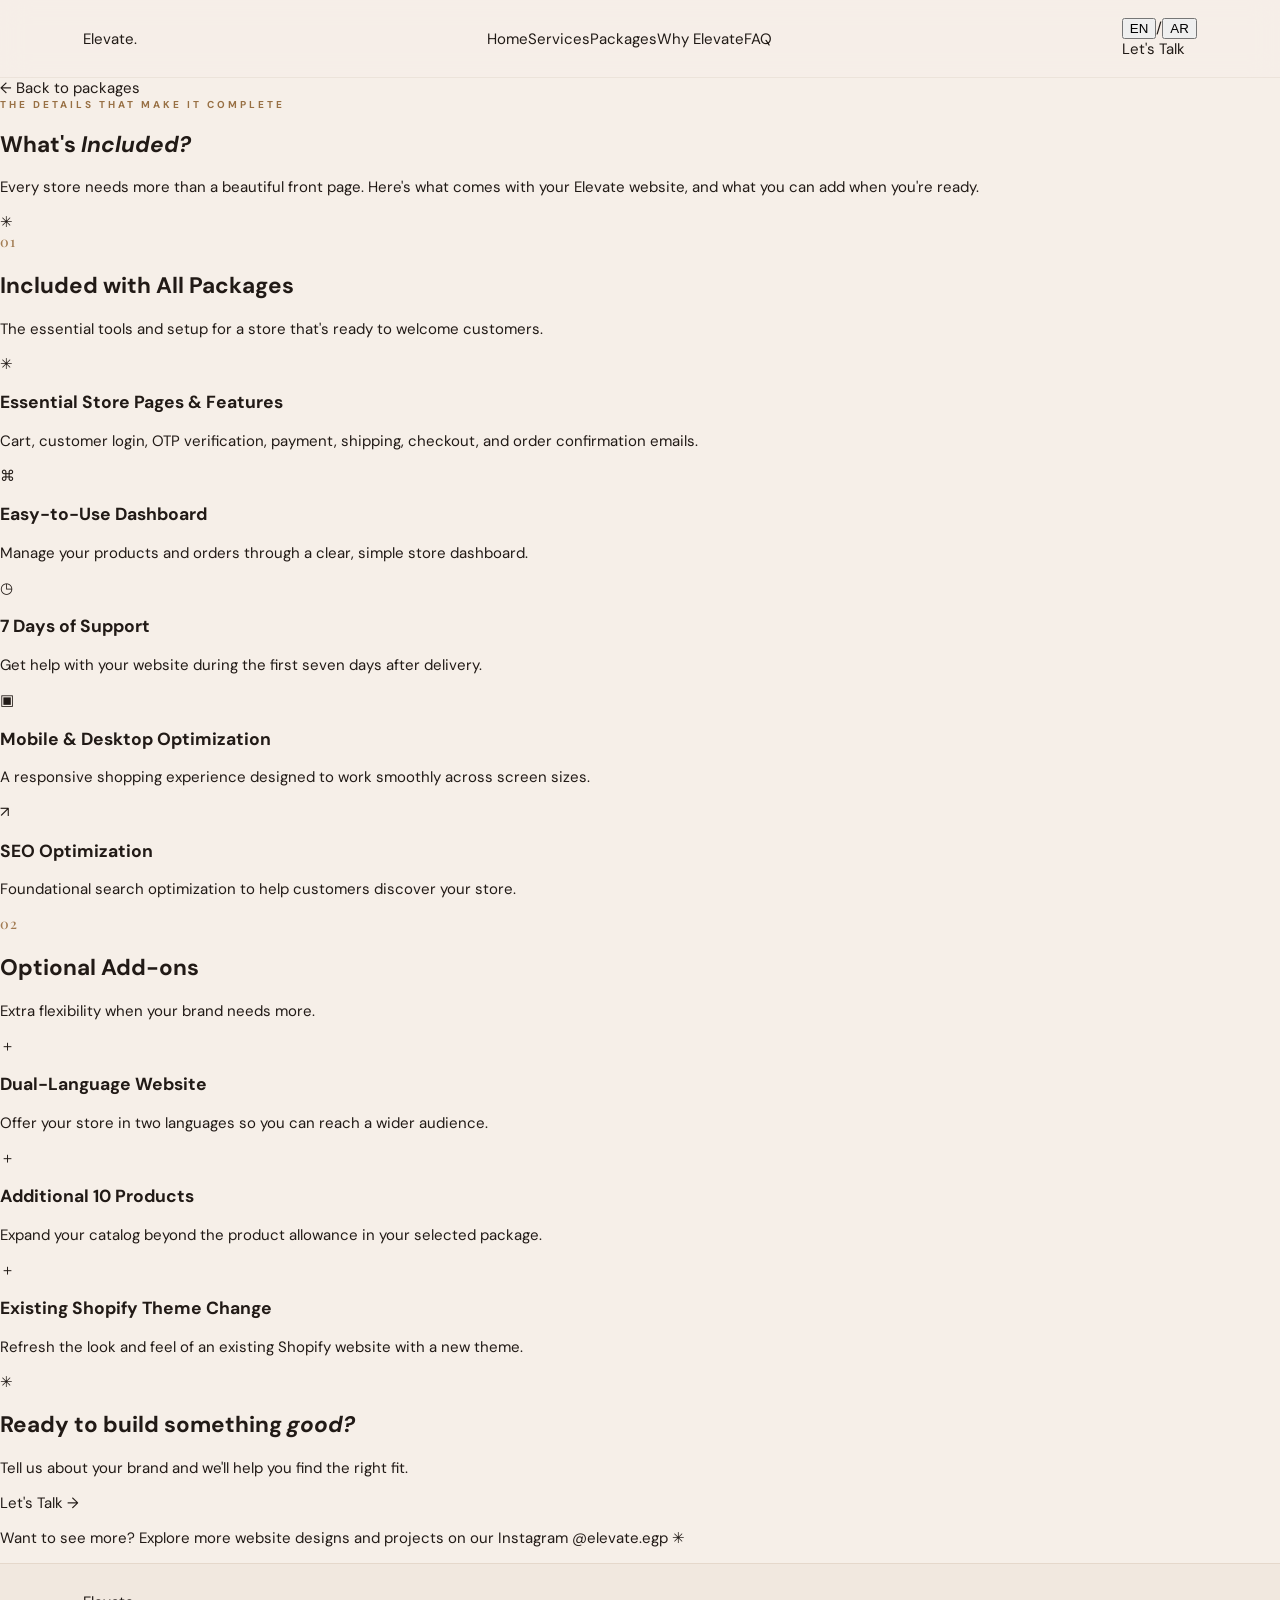
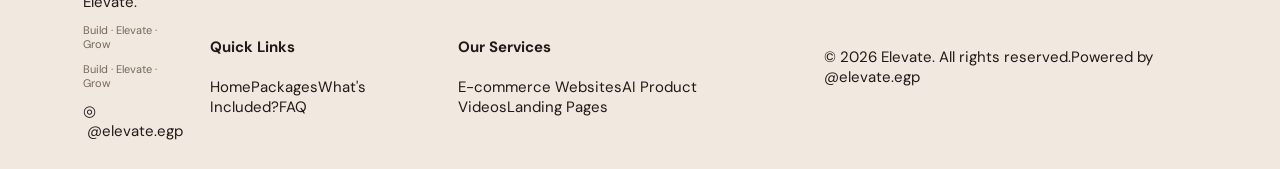
==== included.html @ 76f22a7d "Update and rename package-details.html to included.html" ====
<!doctype html>
<html lang="en" dir="ltr">
<head>
  <meta charset="utf-8"><meta name="viewport" content="width=device-width, initial-scale=1">
  <meta name="description" content="Discover what's included with every Elevate website package and optional add-ons.">
  <meta name="theme-color" content="#f5e9df">
  <title>What's Included? — Elevate</title>
  <link rel="preconnect" href="https://fonts.googleapis.com"><link rel="preconnect" href="https://fonts.gstatic.com" crossorigin>
  <link href="https://fonts.googleapis.com/css2?family=DM+Sans:wght@400;500;600;700&family=Playfair+Display:ital,wght@0,500;0,600;1,500;1,600&family=Cairo:wght@400;500;600;700;800&display=swap" rel="stylesheet">
  <link rel="stylesheet" href="styles.css">
</head>
<body class="included-page">
  <header class="site-header">
    <a class="wordmark" href="index.html">Elevate<span>.</span></a>
    <nav class="desktop-nav"><a href="index.html#home" data-i18n="navHome">Home</a><a href="index.html#services" data-i18n="navServices">Services</a><a href="index.html#packages" data-i18n="navPackages">Packages</a><a href="index.html#difference" data-i18n="navDifference">Why Elevate</a><a href="index.html#faq" data-i18n="navFaq">FAQ</a></nav>
    <div class="header-actions"><div class="language-switch"><button class="lang-btn selected" data-lang="en" aria-pressed="true">EN</button><span>/</span><button class="lang-btn" data-lang="ar" aria-pressed="false">AR</button></div><a class="button button-dark header-cta contact-link" href="https://www.instagram.com/elevate.egp/" target="_blank" rel="noopener" data-i18n="letsTalk">Let's Talk</a><button class="menu-toggle" aria-label="Open menu" aria-expanded="false"><span></span><span></span></button></div>
  </header>
  <main>
    <section class="included-hero panel">
      <a class="back-link" href="index.html#packages">← <span data-i18n="backPackages">Back to packages</span></a>
      <p class="eyebrow" data-i18n="includedEyebrow">THE DETAILS THAT MAKE IT COMPLETE</p>
      <div class="included-title-wrap"><h1 data-i18n-html="includedTitle">What's <em>Included?</em></h1><span class="scribble included-underline" aria-hidden="true"></span></div>
      <p class="included-lead" data-i18n="includedLead">Every store needs more than a beautiful front page. Here's what comes with your Elevate website, and what you can add when you're ready.</p>
      <span class="doodle-star included-star" aria-hidden="true">✳</span>
    </section>
    <section class="included-content">
      <div class="included-block">
        <div class="included-block-heading"><span class="number">01</span><div><h2 data-i18n="allPackages">Included with All Packages</h2><p data-i18n="allPackagesDesc">The essential tools and setup for a store that's ready to welcome customers.</p></div></div>
        <div class="included-grid">
          <article class="included-item"><span class="item-icon">✳</span><h3 data-i18n="storeEssentials">Essential Store Pages &amp; Features</h3><p data-i18n="storeEssentialsDesc">Cart, customer login, OTP verification, payment, shipping, checkout, and order confirmation emails.</p></article>
          <article class="included-item"><span class="item-icon">⌘</span><h3 data-i18n="dashboard">Easy-to-Use Dashboard</h3><p data-i18n="dashboardDesc">Manage your products and orders through a clear, simple store dashboard.</p></article>
          <article class="included-item"><span class="item-icon">◷</span><h3 data-i18n="support">7 Days of Support</h3><p data-i18n="supportDesc">Get help with your website during the first seven days after delivery.</p></article>
          <article class="included-item"><span class="item-icon">▣</span><h3 data-i18n="responsive">Mobile &amp; Desktop Optimization</h3><p data-i18n="responsiveDesc">A responsive shopping experience designed to work smoothly across screen sizes.</p></article>
          <article class="included-item"><span class="item-icon">↗</span><h3 data-i18n="seo">SEO Optimization</h3><p data-i18n="seoDesc">Foundational search optimization to help customers discover your store.</p></article>
        </div>
      </div>
      <div class="included-block addons-block">
        <div class="included-block-heading"><span class="number">02</span><div><h2 data-i18n="optionalAddons">Optional Add-ons</h2><p data-i18n="optionalAddonsDesc">Extra flexibility when your brand needs more.</p></div></div>
        <div class="addon-list">
          <article><span class="addon-mark">＋</span><div><h3 data-i18n="dualLanguage">Dual-Language Website</h3><p data-i18n="dualLanguageDesc">Offer your store in two languages so you can reach a wider audience.</p></div></article>
          <article><span class="addon-mark">＋</span><div><h3 data-i18n="extraProducts">Additional 10 Products</h3><p data-i18n="extraProductsDesc">Expand your catalog beyond the product allowance in your selected package.</p></div></article>
          <article><span class="addon-mark">＋</span><div><h3 data-i18n="shopifyTheme">Existing Shopify Theme Change</h3><p data-i18n="shopifyThemeDesc">Refresh the look and feel of an existing Shopify website with a new theme.</p></div></article>
        </div>
      </div>
      <div class="included-cta">
        <span class="doodle-star cta-spark">✳</span><h2 data-i18n-html="readyTitle">Ready to build something <em>good?</em></h2><p data-i18n="readyDesc">Tell us about your brand and we'll help you find the right fit.</p><a class="button button-dark contact-link" href="https://www.instagram.com/elevate.egp/" target="_blank" rel="noopener" data-i18n="letsTalk">Let's Talk <span>→</span></a>
      </div>
      <p class="more-work included-more"><span data-i18n="moreWork">Want to see more? Explore more website designs and projects on our Instagram</span> <a href="https://www.instagram.com/elevate.egp/" target="_blank" rel="noopener">@elevate.egp</a> <span class="tiny-spark">✳</span></p>
    </section>
  </main>
  <footer class="site-footer compact-footer">
    <div class="footer-brand"><a class="footer-logo" href="index.html">Elevate.</a><p data-i18n="footerTagline">We create. You elevate.</p><p class="footer-about" data-i18n="footerAbout">Digital design and e-commerce solutions that help brands grow.</p><a class="instagram-handle" href="https://www.instagram.com/elevate.egp/" target="_blank" rel="noopener">◎ &nbsp;@elevate.egp</a></div>
    <div class="footer-links"><h4 data-i18n="quickLinks">Quick Links</h4><a href="index.html#home" data-i18n="navHome">Home</a><a href="index.html#packages" data-i18n="navPackages">Packages</a><a href="included.html" data-i18n="whatsIncluded">What's Included?</a><a href="index.html#faq" data-i18n="navFaq">FAQ</a></div>
    <div class="footer-links"><h4 data-i18n="ourServices">Our Services</h4><a href="index.html#packages" data-i18n-html="serviceOne">E-commerce Websites</a><a class="contact-link" href="https://www.instagram.com/elevate.egp/" target="_blank" rel="noopener" data-i18n-html="serviceTwo">AI Product Videos</a><a class="contact-link" href="https://www.instagram.com/elevate.egp/" target="_blank" rel="noopener" data-i18n="serviceThree">Landing Pages</a></div>
    <div class="footer-bottom"><span>© <span id="year"></span> Elevate. <span data-i18n="rights">All rights reserved.</span></span><span data-i18n-html="powered">Powered by <a href="https://www.instagram.com/elevate.egp/" target="_blank" rel="noopener">@elevate.egp</a></span></div>
  </footer>
  <script src="script.js"></script>
</body></html>
---- styles.css ----
*{box-sizing:border-box}
html{scroll-behavior:smooth;scroll-padding-top:88px}
body{margin:0;background:#f6efe8;color:#211a16;font-family:"DM Sans",sans-serif;font-size:15px}
a{color:inherit;text-decoration:none}
.site-header{height:78px;padding:0 6.5%;display:flex;align-items:center;justify-content:space-between;background:rgba(246,239,232,.94);position:sticky;top:0;z-index:20;backdrop-filter:blur(14px);border-bottom:1px solid rgba(117,83,55,.08)}
.brand{font:500 27px "Playfair Display",serif;letter-spacing:-1.1px;white-space:nowrap}
.brand-star{color:#a98258;font-size:31px;margin-right:9px;vertical-align:-2px}
.nav-links{display:flex;align-items:center;gap:34px;font-size:12px}
.nav-links>a:not(.nav-contact){transition:color .2s}
.nav-links>a:hover{color:#a77b4e}
.chevron{font-size:16px}
.nav-contact,.dark-button{background:#211a16;color:#fff;border-radius:30px;padding:13px 22px;font-size:12px;display:inline-flex;align-items:center;gap:18px;transition:transform .2s,background .2s}
.nav-contact:hover,.dark-button:hover{background:#755538;transform:translateY(-2px)}
.nav-contact span,.dark-button span,.package-button span{font-size:20px;line-height:10px}
.menu-toggle{display:none}

.hero{min-height:490px;display:grid;grid-template-columns:.88fr 1.12fr;align-items:center;padding:52px 0 45px 7.2%;overflow:hidden;background:linear-gradient(105deg,#f2e7dc 0%,#f8f1e9 48%,#e9d9ca 100%)}
.hero-copy{max-width:510px;position:relative;z-index:2;padding-bottom:18px}
.eyebrow{font-size:10px;letter-spacing:3px;font-weight:700;color:#987044;margin:0 0 18px}
.eyebrow>span{display:inline-block;width:26px;height:1px;background:#b38b60;vertical-align:middle;margin-right:10px}
.hero h1,.section-heading h2,.service-copy h2,.closing h2{font:500 clamp(38px,4.2vw,58px)/1.08 "Playfair Display",serif;letter-spacing:-1.7px;margin:0}
.hero-description{font-size:15px;line-height:1.75;max-width:390px;margin:18px 0 23px;color:#4c4038}
.hero-visual{height:380px;position:relative;min-width:0}
.arch{position:absolute;width:340px;height:350px;border-radius:190px 190px 0 0;background:linear-gradient(145deg,#d5c0ad,#b69b81);right:19%;top:2px;opacity:.7}
.hero-laptop{position:absolute;z-index:2;left:2%;top:65px;width:72%;transform:perspective(900px) rotateY(-7deg)}
.laptop-screen{height:250px;background:#171411;border:8px solid #171411;border-radius:13px 13px 4px 4px;overflow:hidden;box-shadow:0 18px 30px #4b392b38}
.browser-bar{height:24px;background:#f8f4ef;display:flex;justify-content:space-between;align-items:center;padding:0 10px;font-size:7px;color:#55473c}
.store-preview{height:100%;display:grid;grid-template-columns:1fr 1fr;background:#f1e8df}
.store-preview>div{padding:32px 12px}
.store-preview small{font-size:6px;letter-spacing:1.5px;color:#9b7857}
.store-preview h2{font:500 26px/1.05 "Playfair Display",serif;margin:13px 0}
.store-preview p{font-size:7px}
.store-preview img{width:100%;height:100%;object-fit:cover;object-position:center 30%}
.mini-button{display:inline-block;background:#211a16;color:white;padding:7px 12px;border-radius:2px;font-size:7px}
.laptop-base{height:12px;background:linear-gradient(#b9b3ad,#6f6b68);clip-path:polygon(0 0,100% 0,95% 100%,5% 100%);border-radius:0 0 8px 8px}
.hero-phone{position:absolute;z-index:3;right:12%;top:142px;width:112px;height:220px;border:5px solid #171411;border-radius:20px;background:#171411;overflow:hidden;box-shadow:0 12px 22px #3d2b1f55}
.hero-phone img{width:100%;height:100%;object-fit:cover}
.phone-camera{position:absolute;z-index:2;top:3px;left:34px;width:35px;height:8px;background:#171411;border-radius:8px}
.phone-caption{position:absolute;bottom:13px;left:9px;color:white;font:16px/1 "Playfair Display",serif;text-shadow:0 1px 8px #000}
.phone-caption span{display:block;font:7px "DM Sans";margin-top:9px}
.vase{position:absolute;right:2%;bottom:20px;width:62px;height:105px;background:linear-gradient(90deg,#b9a18b,#e2d0bd,#9d8065);border-radius:42% 42% 20% 20%/24% 24% 12% 12%;opacity:.75}
.vase:before{content:"";position:absolute;top:-14px;left:20px;width:22px;height:24px;background:#b9a18b;border-radius:5px 5px 2px 2px}
.vase i,.vase b{position:absolute;width:1px;height:105px;background:#85735e;top:-95px;left:28px;transform:rotate(-18deg)}
.vase b{transform:rotate(22deg);height:115px;left:36px}

.section-pad{padding:65px 5.5%}
.section-heading{text-align:center;margin:0 auto 30px}
.centered{display:flex;justify-content:center;align-items:center;gap:13px;margin-bottom:13px}
.centered span{width:70px;margin:0}
.section-heading h2{font-size:34px;letter-spacing:-.8px}
.package-grid{display:grid;grid-template-columns:repeat(3,1fr);gap:20px;max-width:1280px;margin:auto}
.package-card{position:relative;background:rgba(255,252,248,.58);border:1px solid #e5d8cb;border-radius:17px;padding:25px 25px 19px;min-height:338px;display:flex;flex-direction:column;box-shadow:0 5px 18px #72553a08}
.package-card.featured{border:1.5px solid #bd966e;box-shadow:0 6px 18px #7b56331b}
.popular{position:absolute;top:-14px;left:50%;transform:translateX(-50%);background:#8b6845;color:white;border-radius:20px;padding:7px 17px;font-size:11px;white-space:nowrap;box-shadow:0 3px 9px #5b402c30}
.package-top{display:flex;justify-content:space-between;gap:10px;min-height:75px}
.package-top h3{font:500 24px "Playfair Display",serif;margin:2px 0 7px}
.package-top p{font-size:12px;line-height:1.5;margin:0;max-width:230px}
.line-icon{font-size:39px;color:#b18a60;font-family:serif;line-height:1}
.check-list{list-style:none;padding:16px 0 12px;margin:15px 0 16px;border-top:1px solid #e4d5c7;display:grid;gap:11px;font-size:11.5px;line-height:1.45}
.check-list li{position:relative;padding-left:22px}
.check-list li:before{content:"✓";position:absolute;left:0;top:0;color:#88643e;font-size:15px;font-weight:700}
.package-button{margin-top:auto;background:#ddc2a3;border-radius:30px;text-align:center;padding:11px 16px;font-size:12px;display:flex;justify-content:center;align-items:center;gap:15px;transition:background .2s}
.package-button:hover{background:#c9a47e}

.services{display:grid;grid-template-columns:1fr 1fr;gap:18px;padding-top:0}
.service-feature{background:#eee2d7;border-radius:17px;overflow:hidden;display:grid;grid-template-columns:1fr 1fr;min-height:265px}
.service-image{position:relative;min-height:265px;overflow:hidden}
.service-image img{width:100%;height:100%;position:absolute;inset:0;object-fit:cover}
.ai-image img{object-position:center}
.landing-image img{object-position:center}
.image-tag{position:absolute;left:15px;top:15px;background:#f7eee5dc;padding:7px 10px;border-radius:20px;font-size:8px;letter-spacing:1.5px}
.service-copy{padding:30px 22px;align-self:center}
.service-copy .eyebrow{font-size:8px;letter-spacing:1.6px;margin-bottom:12px}
.service-copy h2{font-size:30px}
.service-copy>p:not(.eyebrow){font-size:12px;line-height:1.6;color:#54483f}
.duration{display:inline-block;background:#ddc4a7;border-radius:20px;padding:7px 11px;font-size:10px;margin:4px 0}
.check-list.compact{border:0;padding:4px 0;margin:7px 0 0;gap:8px;font-size:10px}

.why{padding-top:45px}
.section-intro{font-size:13px;color:#76675b;margin:13px auto 0;max-width:500px;line-height:1.6}
.benefit-grid{display:grid;grid-template-columns:repeat(4,1fr);gap:28px;max-width:1200px;margin:45px auto 0}
.benefit{border-top:1px solid #cbb49c;padding-top:18px}
.number{font:500 14px "Playfair Display",serif;color:#a27b52;letter-spacing:1px}
.benefit h3,.process-step h3{font:500 22px "Playfair Display",serif;margin:14px 0 9px}
.benefit p,.process-step p{font-size:12px;line-height:1.7;color:#6c5e52;margin:0}

.process{background:#efe5db;padding-top:65px;padding-bottom:72px}
.process-grid{display:grid;grid-template-columns:repeat(4,1fr);gap:25px;max-width:1200px;margin:42px auto 0}
.process-step{padding:20px 18px 10px;border-left:1px solid #cbb49c}
.process-step h3{margin-top:14px}

.closing{position:relative;text-align:center;padding:60px 20px 65px;overflow:hidden;background:#f7f0e9}
.closing h2{font-size:34px;margin:0 0 22px}
.closing .eyebrow{margin-bottom:13px}
.closing-ornament{position:absolute;width:190px;height:100px;border:1px solid #b58d62;border-radius:100% 100% 0 0;bottom:-62px}
.closing-ornament.left{left:-55px;transform:rotate(20deg)}
.closing-ornament.right{right:-55px;transform:rotate(-20deg)}
footer{padding:28px 6.5%;display:flex;align-items:center;gap:25px;border-top:1px solid #e5d8cb;background:#f1e8df}
footer .brand{font-size:22px}
footer .brand-star{font-size:24px}
footer p,footer>a:not(.brand){font-size:11px;color:#76675b}
footer small{margin-left:auto;font-size:10px;color:#88796d}

@media(max-width:900px){
.site-header{padding:0 5%;height:70px}
.nav-links{gap:18px}
.hero{padding-left:5%;grid-template-columns:.95fr 1.05fr}
.hero-visual{transform:scale(.9);transform-origin:center left}
.package-card{padding:22px 18px 17px}
.package-top h3{font-size:21px}
.services{padding-left:4%;padding-right:4%}
.service-feature{grid-template-columns:1fr}
.service-image{min-height:180px}
.service-copy{padding:22px}
.benefit-grid,.process-grid{gap:18px}
}

@media(max-width:680px){
html{scroll-padding-top:72px}
.site-header{height:68px}
.brand{font-size:24px}
.brand-star{font-size:27px}
.menu-toggle{display:flex;width:40px;height:40px;border:0;background:transparent;flex-direction:column;justify-content:center;gap:6px;align-items:center;cursor:pointer}
.menu-toggle span{width:22px;height:1.5px;background:#211a16;transition:transform .2s}
.menu-toggle[aria-expanded="true"] span:first-child{transform:translateY(3.75px) rotate(45deg)}
.menu-toggle[aria-expanded="true"] span:last-child{transform:translateY(-3.75px) rotate(-45deg)}
.nav-links{display:none;position:absolute;top:68px;left:0;right:0;background:#f7f0e9;padding:20px 6% 25px;box-shadow:0 12px 20px #39271912;flex-direction:column;align-items:stretch;gap:0}
.nav-links.open{display:flex}
.nav-links>a{padding:13px 0;border-bottom:1px solid #e9ddd1}
.nav-links .nav-contact{justify-content:center;margin-top:14px;padding:13px}
.hero{display:flex;flex-direction:column;align-items:stretch;padding:48px 7% 0;min-height:0}
.hero-copy{padding:0}
.hero h1{font-size:43px}
.hero-description{font-size:14px;max-width:390px}
.hero-visual{height:300px;width:115%;margin:15px -7% 0;transform:none;overflow:hidden}
.arch{width:260px;height:270px;right:16%;top:12px}
.hero-laptop{width:76%;left:4%;top:66px}
.laptop-screen{height:185px;border-width:6px}
.store-preview>div{padding:24px 8px}
.store-preview h2{font-size:19px}
.hero-phone{width:83px;height:170px;right:11%;top:125px;border-width:4px}
.phone-camera{left:25px;width:28px}
.phone-caption{font-size:12px}
.vase{transform:scale(.75);transform-origin:bottom right;right:0}
.section-pad{padding:52px 6%}
.section-heading{margin-bottom:25px}
.section-heading h2{font-size:29px;line-height:1.2}
.centered span{width:34px}
.package-grid{grid-template-columns:1fr;gap:22px}
.package-card{min-height:0;padding:23px 22px 19px}
.package-top h3{font-size:24px}
.package-top p{font-size:12px}
.check-list{font-size:12px;gap:10px}
.package-button{margin-top:7px}
.services{grid-template-columns:1fr;gap:15px;padding-top:0}
.service-feature{grid-template-columns:1fr 1fr;min-height:0}
.service-image{min-height:235px}
.service-copy{padding:18px 14px}
.service-copy .eyebrow{font-size:7px;letter-spacing:1px}
.service-copy h2{font-size:25px}
.service-copy>p:not(.eyebrow){font-size:11px}
.check-list.compact{font-size:9px}
.benefit-grid{grid-template-columns:1fr 1fr;gap:28px 20px;margin-top:32px}
.benefit h3,.process-step h3{font-size:20px}
.benefit p,.process-step p{font-size:11px}
.process{padding-top:52px;padding-bottom:55px}
.process-grid{grid-template-columns:1fr 1fr;gap:24px 12px;margin-top:32px}
.process-step{padding:14px 12px 8px}
.closing{padding:52px 7%}
.closing h2{font-size:30px}
.closing-ornament{width:100px}
footer{padding:24px 6%;display:grid;grid-template-columns:1fr 1fr;gap:12px}
footer p{margin:0}
footer small{grid-column:1/-1;margin:10px 0 0}
}

@media(max-width:390px){
.hero h1{font-size:37px}
.hero-visual{height:265px}
.hero-laptop{top:55px}
.laptop-screen{height:165px}
.hero-phone{top:110px}
.service-feature{grid-template-columns:1fr}
.service-image{min-height:190px}
.service-copy{padding:22px}
.benefit-grid,.process-grid{grid-template-columns:1fr}
.benefit{padding-top:14px}
.process-step{padding:14px 16px}
.section-heading h2{font-size:26px}
}

/* Image-free refinement */
.hero{
  min-height:390px;
  grid-template-columns:minmax(0,1fr);
  padding:76px 8% 78px;
  background:#f6efe8;
}
.hero-copy{max-width:690px;padding:0;z-index:1}
.hero h1{max-width:650px}
.hero-description{max-width:510px}

.services{align-items:stretch}
.service-feature{
  grid-template-columns:minmax(0,1fr);
  min-height:0;
  background:#eee2d7;
}
.service-copy{padding:34px 32px;align-self:stretch}
.service-copy h2{margin-bottom:10px}
.service-copy>p:not(.eyebrow){max-width:440px}

@media(max-width:680px){
  .hero{min-height:0;padding:62px 7% 64px;background:#f6efe8}
  .hero-copy{max-width:100%}
  .hero h1{font-size:43px}
  .service-feature{grid-template-columns:minmax(0,1fr)}
  .service-copy{padding:27px 23px}
}

@media(max-width:390px){
  .hero h1{font-size:37px}
}
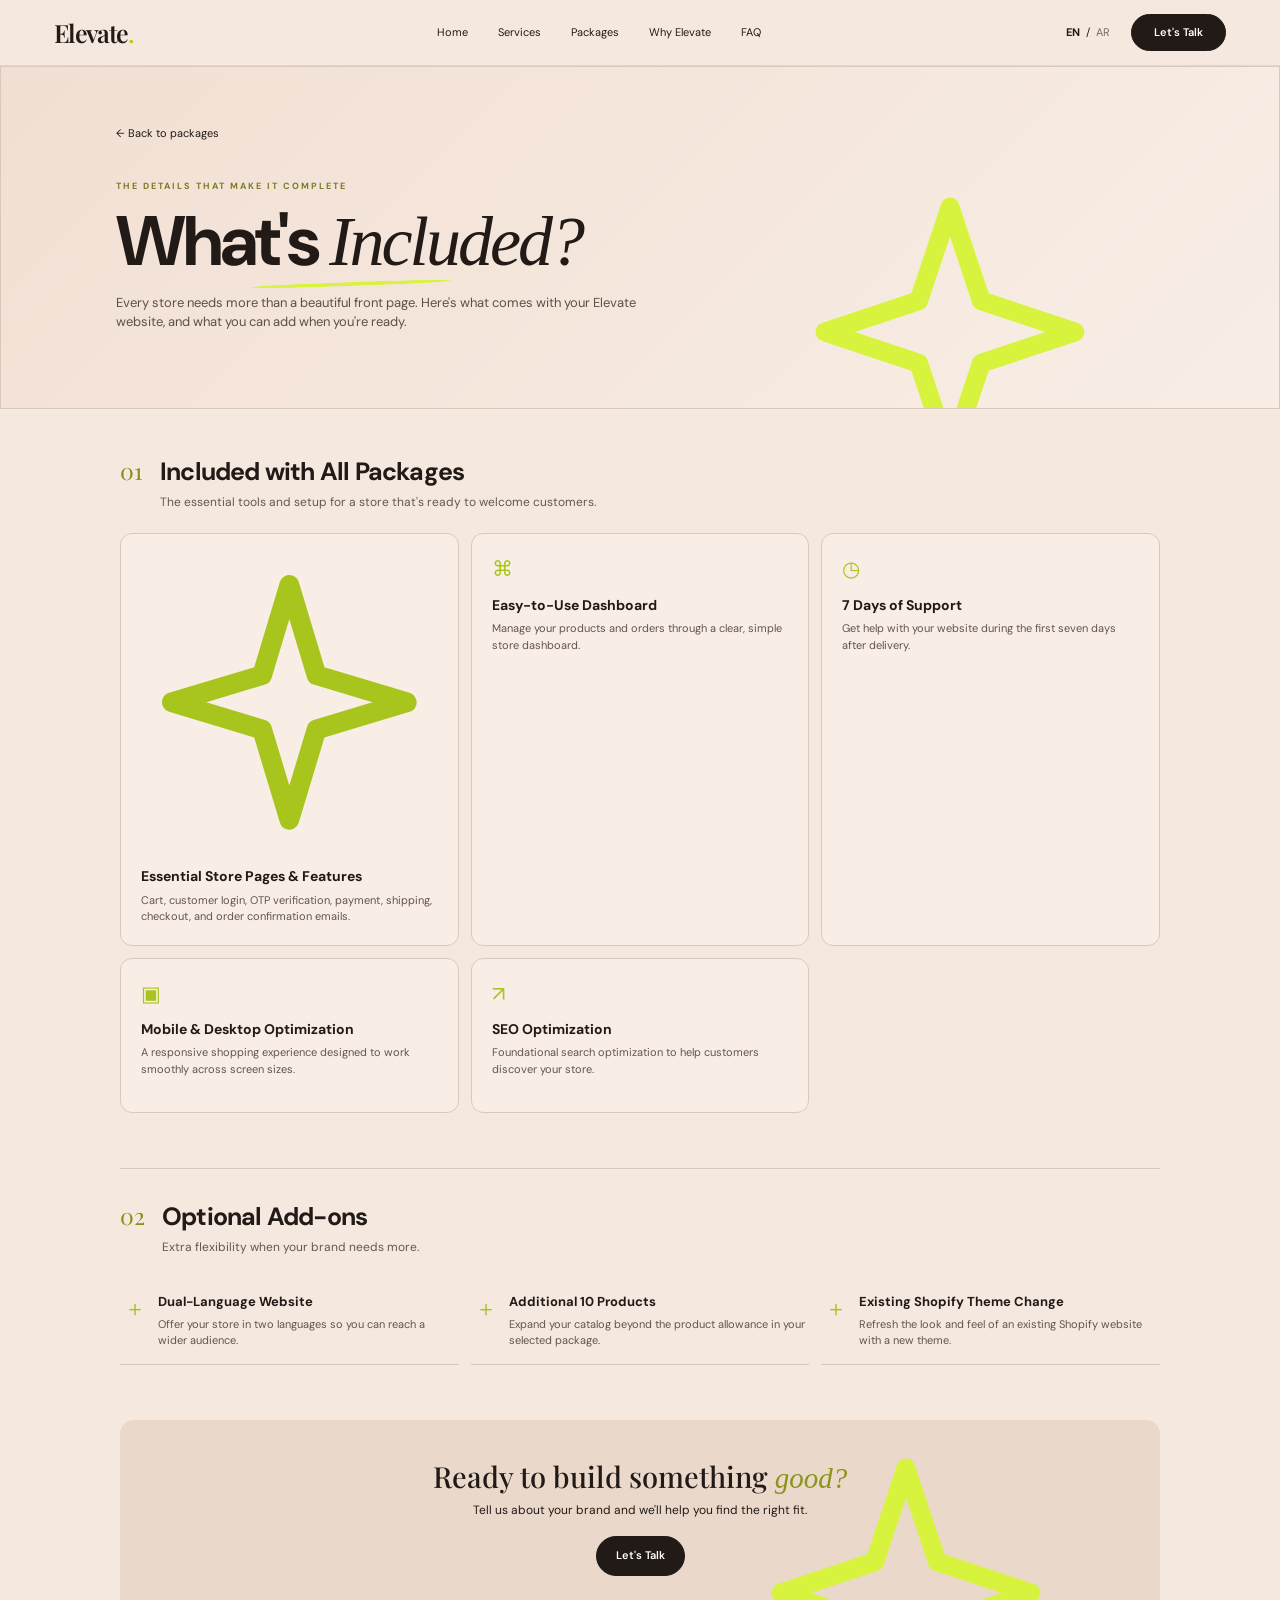
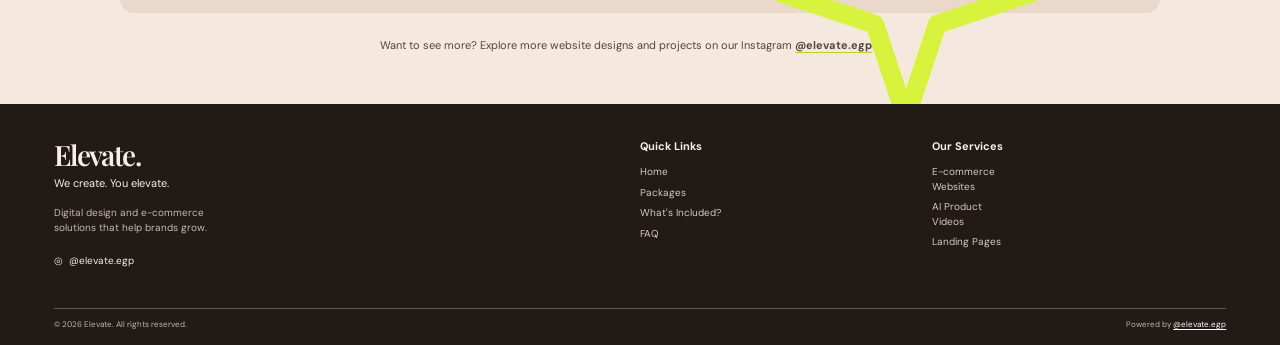
==== commit 49a8ced4: "Update included.html" ====
--- a/included.html
+++ b/included.html
@@ -1,58 +1,351 @@
+
 <!doctype html>
 <html lang="en" dir="ltr">
 <head>
-  <meta charset="utf-8"><meta name="viewport" content="width=device-width, initial-scale=1">
+  <meta charset="utf-8">
+  <meta name="viewport" content="width=device-width, initial-scale=1">
   <meta name="description" content="Discover what's included with every Elevate website package and optional add-ons.">
   <meta name="theme-color" content="#f5e9df">
   <title>What's Included? — Elevate</title>
-  <link rel="preconnect" href="https://fonts.googleapis.com"><link rel="preconnect" href="https://fonts.gstatic.com" crossorigin>
+
+  <link rel="preconnect" href="https://fonts.googleapis.com">
+  <link rel="preconnect" href="https://fonts.gstatic.com" crossorigin>
   <link href="https://fonts.googleapis.com/css2?family=DM+Sans:wght@400;500;600;700&family=Playfair+Display:ital,wght@0,500;0,600;1,500;1,600&family=Cairo:wght@400;500;600;700;800&display=swap" rel="stylesheet">
+
   <link rel="stylesheet" href="styles.css">
+
+  <style>
+    /* SVG ICONS - MOBILE & DESKTOP */
+
+    .item-icon {
+      display: inline-flex;
+      align-items: center;
+      justify-content: center;
+    }
+
+    .item-icon svg {
+      display: block;
+      width: 100%;
+      height: 100%;
+    }
+
+    .doodle-star svg {
+      display: block;
+      width: 100%;
+      height: 100%;
+      overflow: visible;
+    }
+
+    .button-arrow {
+      display: inline-flex;
+      align-items: center;
+      justify-content: center;
+      width: 18px;
+      height: 18px;
+      vertical-align: middle;
+      flex-shrink: 0;
+    }
+
+    .button-arrow svg {
+      display: block;
+      width: 100%;
+      height: 100%;
+    }
+  </style>
 </head>
+
 <body class="included-page">
+
   <header class="site-header">
     <a class="wordmark" href="index.html">Elevate<span>.</span></a>
-    <nav class="desktop-nav"><a href="index.html#home" data-i18n="navHome">Home</a><a href="index.html#services" data-i18n="navServices">Services</a><a href="index.html#packages" data-i18n="navPackages">Packages</a><a href="index.html#difference" data-i18n="navDifference">Why Elevate</a><a href="index.html#faq" data-i18n="navFaq">FAQ</a></nav>
-    <div class="header-actions"><div class="language-switch"><button class="lang-btn selected" data-lang="en" aria-pressed="true">EN</button><span>/</span><button class="lang-btn" data-lang="ar" aria-pressed="false">AR</button></div><a class="button button-dark header-cta contact-link" href="https://www.instagram.com/elevate.egp/" target="_blank" rel="noopener" data-i18n="letsTalk">Let's Talk</a><button class="menu-toggle" aria-label="Open menu" aria-expanded="false"><span></span><span></span></button></div>
+
+    <nav class="desktop-nav">
+      <a href="index.html#home" data-i18n="navHome">Home</a>
+      <a href="index.html#services" data-i18n="navServices">Services</a>
+      <a href="index.html#packages" data-i18n="navPackages">Packages</a>
+      <a href="index.html#difference" data-i18n="navDifference">Why Elevate</a>
+      <a href="index.html#faq" data-i18n="navFaq">FAQ</a>
+    </nav>
+
+    <div class="header-actions">
+      <div class="language-switch">
+        <button class="lang-btn selected" data-lang="en" aria-pressed="true">EN</button>
+        <span>/</span>
+        <button class="lang-btn" data-lang="ar" aria-pressed="false">AR</button>
+      </div>
+
+      <a class="button button-dark header-cta contact-link"
+         href="https://www.instagram.com/elevate.egp/"
+         target="_blank" rel="noopener"
+         data-i18n="letsTalk">Let's Talk</a>
+
+      <button class="menu-toggle" aria-label="Open menu" aria-expanded="false">
+        <span></span>
+        <span></span>
+      </button>
+    </div>
   </header>
+
   <main>
+
     <section class="included-hero panel">
-      <a class="back-link" href="index.html#packages">← <span data-i18n="backPackages">Back to packages</span></a>
-      <p class="eyebrow" data-i18n="includedEyebrow">THE DETAILS THAT MAKE IT COMPLETE</p>
-      <div class="included-title-wrap"><h1 data-i18n-html="includedTitle">What's <em>Included?</em></h1><span class="scribble included-underline" aria-hidden="true"></span></div>
-      <p class="included-lead" data-i18n="includedLead">Every store needs more than a beautiful front page. Here's what comes with your Elevate website, and what you can add when you're ready.</p>
-      <span class="doodle-star included-star" aria-hidden="true">✳</span>
+
+      <a class="back-link" href="index.html#packages">
+        ← <span data-i18n="backPackages">Back to packages</span>
+      </a>
+
+      <p class="eyebrow" data-i18n="includedEyebrow">
+        THE DETAILS THAT MAKE IT COMPLETE
+      </p>
+
+      <div class="included-title-wrap">
+        <h1 data-i18n-html="includedTitle">What's <em>Included?</em></h1>
+        <span class="scribble included-underline" aria-hidden="true"></span>
+      </div>
+
+      <p class="included-lead" data-i18n="includedLead">
+        Every store needs more than a beautiful front page. Here's what comes with your Elevate website, and what you can add when you're ready.
+      </p>
+
+      <span class="doodle-star included-star" aria-hidden="true">
+        <svg viewBox="0 0 24 24">
+          <path d="M12 2L14.5 9.5L22 12L14.5 14.5L12 22L9.5 14.5L2 12L9.5 9.5Z"
+            fill="none"
+            stroke="currentColor"
+            stroke-width="1.5"
+            stroke-linejoin="round"/>
+        </svg>
+      </span>
+
     </section>
+
     <section class="included-content">
+
       <div class="included-block">
-        <div class="included-block-heading"><span class="number">01</span><div><h2 data-i18n="allPackages">Included with All Packages</h2><p data-i18n="allPackagesDesc">The essential tools and setup for a store that's ready to welcome customers.</p></div></div>
+
+        <div class="included-block-heading">
+          <span class="number">01</span>
+
+          <div>
+            <h2 data-i18n="allPackages">Included with All Packages</h2>
+            <p data-i18n="allPackagesDesc">
+              The essential tools and setup for a store that's ready to welcome customers.
+            </p>
+          </div>
+        </div>
+
         <div class="included-grid">
-          <article class="included-item"><span class="item-icon">✳</span><h3 data-i18n="storeEssentials">Essential Store Pages &amp; Features</h3><p data-i18n="storeEssentialsDesc">Cart, customer login, OTP verification, payment, shipping, checkout, and order confirmation emails.</p></article>
-          <article class="included-item"><span class="item-icon">⌘</span><h3 data-i18n="dashboard">Easy-to-Use Dashboard</h3><p data-i18n="dashboardDesc">Manage your products and orders through a clear, simple store dashboard.</p></article>
-          <article class="included-item"><span class="item-icon">◷</span><h3 data-i18n="support">7 Days of Support</h3><p data-i18n="supportDesc">Get help with your website during the first seven days after delivery.</p></article>
-          <article class="included-item"><span class="item-icon">▣</span><h3 data-i18n="responsive">Mobile &amp; Desktop Optimization</h3><p data-i18n="responsiveDesc">A responsive shopping experience designed to work smoothly across screen sizes.</p></article>
-          <article class="included-item"><span class="item-icon">↗</span><h3 data-i18n="seo">SEO Optimization</h3><p data-i18n="seoDesc">Foundational search optimization to help customers discover your store.</p></article>
+
+          <article class="included-item">
+            <span class="item-icon" aria-hidden="true">
+              <svg viewBox="0 0 24 24">
+                <path d="M12 2.5L14.2 9.8L21.5 12L14.2 14.2L12 21.5L9.8 14.2L2.5 12L9.8 9.8Z"
+                  fill="none"
+                  stroke="currentColor"
+                  stroke-width="1.6"
+                  stroke-linejoin="round"/>
+              </svg>
+            </span>
+            <h3 data-i18n="storeEssentials">Essential Store Pages &amp; Features</h3>
+            <p data-i18n="storeEssentialsDesc">
+              Cart, customer login, OTP verification, payment, shipping, checkout, and order confirmation emails.
+            </p>
+          </article>
+
+          <article class="included-item">
+            <span class="item-icon">⌘</span>
+            <h3 data-i18n="dashboard">Easy-to-Use Dashboard</h3>
+            <p data-i18n="dashboardDesc">
+              Manage your products and orders through a clear, simple store dashboard.
+            </p>
+          </article>
+
+          <article class="included-item">
+            <span class="item-icon">◷</span>
+            <h3 data-i18n="support">7 Days of Support</h3>
+            <p data-i18n="supportDesc">
+              Get help with your website during the first seven days after delivery.
+            </p>
+          </article>
+
+          <article class="included-item">
+            <span class="item-icon">▣</span>
+            <h3 data-i18n="responsive">Mobile &amp; Desktop Optimization</h3>
+            <p data-i18n="responsiveDesc">
+              A responsive shopping experience designed to work smoothly across screen sizes.
+            </p>
+          </article>
+
+          <article class="included-item">
+            <span class="item-icon">↗</span>
+            <h3 data-i18n="seo">SEO Optimization</h3>
+            <p data-i18n="seoDesc">
+              Foundational search optimization to help customers discover your store.
+            </p>
+          </article>
+
         </div>
       </div>
+
       <div class="included-block addons-block">
-        <div class="included-block-heading"><span class="number">02</span><div><h2 data-i18n="optionalAddons">Optional Add-ons</h2><p data-i18n="optionalAddonsDesc">Extra flexibility when your brand needs more.</p></div></div>
+
+        <div class="included-block-heading">
+          <span class="number">02</span>
+
+          <div>
+            <h2 data-i18n="optionalAddons">Optional Add-ons</h2>
+            <p data-i18n="optionalAddonsDesc">
+              Extra flexibility when your brand needs more.
+            </p>
+          </div>
+        </div>
+
         <div class="addon-list">
-          <article><span class="addon-mark">＋</span><div><h3 data-i18n="dualLanguage">Dual-Language Website</h3><p data-i18n="dualLanguageDesc">Offer your store in two languages so you can reach a wider audience.</p></div></article>
-          <article><span class="addon-mark">＋</span><div><h3 data-i18n="extraProducts">Additional 10 Products</h3><p data-i18n="extraProductsDesc">Expand your catalog beyond the product allowance in your selected package.</p></div></article>
-          <article><span class="addon-mark">＋</span><div><h3 data-i18n="shopifyTheme">Existing Shopify Theme Change</h3><p data-i18n="shopifyThemeDesc">Refresh the look and feel of an existing Shopify website with a new theme.</p></div></article>
+
+          <article>
+            <span class="addon-mark">＋</span>
+            <div>
+              <h3 data-i18n="dualLanguage">Dual-Language Website</h3>
+              <p data-i18n="dualLanguageDesc">
+                Offer your store in two languages so you can reach a wider audience.
+              </p>
+            </div>
+          </article>
+
+          <article>
+            <span class="addon-mark">＋</span>
+            <div>
+              <h3 data-i18n="extraProducts">Additional 10 Products</h3>
+              <p data-i18n="extraProductsDesc">
+                Expand your catalog beyond the product allowance in your selected package.
+              </p>
+            </div>
+          </article>
+
+          <article>
+            <span class="addon-mark">＋</span>
+            <div>
+              <h3 data-i18n="shopifyTheme">Existing Shopify Theme Change</h3>
+              <p data-i18n="shopifyThemeDesc">
+                Refresh the look and feel of an existing Shopify website with a new theme.
+              </p>
+            </div>
+          </article>
+
         </div>
       </div>
+
       <div class="included-cta">
-        <span class="doodle-star cta-spark">✳</span><h2 data-i18n-html="readyTitle">Ready to build something <em>good?</em></h2><p data-i18n="readyDesc">Tell us about your brand and we'll help you find the right fit.</p><a class="button button-dark contact-link" href="https://www.instagram.com/elevate.egp/" target="_blank" rel="noopener" data-i18n="letsTalk">Let's Talk <span>→</span></a>
-      </div>
-      <p class="more-work included-more"><span data-i18n="moreWork">Want to see more? Explore more website designs and projects on our Instagram</span> <a href="https://www.instagram.com/elevate.egp/" target="_blank" rel="noopener">@elevate.egp</a> <span class="tiny-spark">✳</span></p>
+
+        <span class="doodle-star cta-spark" aria-hidden="true">
+          <svg viewBox="0 0 24 24">
+            <path d="M12 2L14.5 9.5L22 12L14.5 14.5L12 22L9.5 14.5L2 12L9.5 9.5Z"
+              fill="none"
+              stroke="currentColor"
+              stroke-width="1.5"
+              stroke-linejoin="round"/>
+          </svg>
+        </span>
+
+        <h2 data-i18n-html="readyTitle">Ready to build something <em>good?</em></h2>
+
+        <p data-i18n="readyDesc">
+          Tell us about your brand and we'll help you find the right fit.
+        </p>
+
+        <a class="button button-dark contact-link"
+           href="https://www.instagram.com/elevate.egp/"
+           target="_blank"
+           rel="noopener"
+           data-i18n="letsTalk">
+
+          Let's Talk
+
+          <span class="button-arrow" aria-hidden="true">
+            <svg viewBox="0 0 24 24">
+              <path d="M4 12H20M13 5L20 12L13 19"
+                fill="none"
+                stroke="currentColor"
+                stroke-width="1.8"
+                stroke-linecap="round"
+                stroke-linejoin="round"/>
+            </svg>
+          </span>
+
+        </a>
+
+      </div>
+
+      <p class="more-work included-more">
+        <span data-i18n="moreWork">
+          Want to see more? Explore more website designs and projects on our Instagram
+        </span>
+
+        <a href="https://www.instagram.com/elevate.egp/"
+           target="_blank"
+           rel="noopener">@elevate.egp</a>
+
+        <span class="tiny-spark">✳</span>
+      </p>
+
     </section>
+
   </main>
+
   <footer class="site-footer compact-footer">
-    <div class="footer-brand"><a class="footer-logo" href="index.html">Elevate.</a><p data-i18n="footerTagline">We create. You elevate.</p><p class="footer-about" data-i18n="footerAbout">Digital design and e-commerce solutions that help brands grow.</p><a class="instagram-handle" href="https://www.instagram.com/elevate.egp/" target="_blank" rel="noopener">◎ &nbsp;@elevate.egp</a></div>
-    <div class="footer-links"><h4 data-i18n="quickLinks">Quick Links</h4><a href="index.html#home" data-i18n="navHome">Home</a><a href="index.html#packages" data-i18n="navPackages">Packages</a><a href="included.html" data-i18n="whatsIncluded">What's Included?</a><a href="index.html#faq" data-i18n="navFaq">FAQ</a></div>
-    <div class="footer-links"><h4 data-i18n="ourServices">Our Services</h4><a href="index.html#packages" data-i18n-html="serviceOne">E-commerce Websites</a><a class="contact-link" href="https://www.instagram.com/elevate.egp/" target="_blank" rel="noopener" data-i18n-html="serviceTwo">AI Product Videos</a><a class="contact-link" href="https://www.instagram.com/elevate.egp/" target="_blank" rel="noopener" data-i18n="serviceThree">Landing Pages</a></div>
-    <div class="footer-bottom"><span>© <span id="year"></span> Elevate. <span data-i18n="rights">All rights reserved.</span></span><span data-i18n-html="powered">Powered by <a href="https://www.instagram.com/elevate.egp/" target="_blank" rel="noopener">@elevate.egp</a></span></div>
+
+    <div class="footer-brand">
+      <a class="footer-logo" href="index.html">Elevate.</a>
+      <p data-i18n="footerTagline">We create. You elevate.</p>
+      <p class="footer-about" data-i18n="footerAbout">
+        Digital design and e-commerce solutions that help brands grow.
+      </p>
+      <a class="instagram-handle"
+         href="https://www.instagram.com/elevate.egp/"
+         target="_blank"
+         rel="noopener">◎ &nbsp;@elevate.egp</a>
+    </div>
+
+    <div class="footer-links">
+      <h4 data-i18n="quickLinks">Quick Links</h4>
+      <a href="index.html#home" data-i18n="navHome">Home</a>
+      <a href="index.html#packages" data-i18n="navPackages">Packages</a>
+      <a href="included.html" data-i18n="whatsIncluded">What's Included?</a>
+      <a href="index.html#faq" data-i18n="navFaq">FAQ</a>
+    </div>
+
+    <div class="footer-links">
+      <h4 data-i18n="ourServices">Our Services</h4>
+      <a href="index.html#packages" data-i18n-html="serviceOne">E-commerce Websites</a>
+      <a class="contact-link"
+         href="https://www.instagram.com/elevate.egp/"
+         target="_blank"
+         rel="noopener"
+         data-i18n-html="serviceTwo">AI Product Videos</a>
+      <a class="contact-link"
+         href="https://www.instagram.com/elevate.egp/"
+         target="_blank"
+         rel="noopener"
+         data-i18n="serviceThree">Landing Pages</a>
+    </div>
+
+    <div class="footer-bottom">
+      <span>
+        © <span id="year"></span> Elevate.
+        <span data-i18n="rights">All rights reserved.</span>
+      </span>
+
+      <span data-i18n-html="powered">
+        Powered by
+        <a href="https://www.instagram.com/elevate.egp/"
+           target="_blank"
+           rel="noopener">@elevate.egp</a>
+      </span>
+    </div>
+
   </footer>
+
   <script src="script.js"></script>
-</body></html>
+
+</body>
+</html>
--- a/styles.css
+++ b/styles.css
@@ -1,224 +1,102 @@
-
-*{box-sizing:border-box}
-html{scroll-behavior:smooth;scroll-padding-top:88px}
-body{margin:0;background:#f6efe8;color:#211a16;font-family:"DM Sans",sans-serif;font-size:15px}
-a{color:inherit;text-decoration:none}
-.site-header{height:78px;padding:0 6.5%;display:flex;align-items:center;justify-content:space-between;background:rgba(246,239,232,.94);position:sticky;top:0;z-index:20;backdrop-filter:blur(14px);border-bottom:1px solid rgba(117,83,55,.08)}
-.brand{font:500 27px "Playfair Display",serif;letter-spacing:-1.1px;white-space:nowrap}
-.brand-star{color:#a98258;font-size:31px;margin-right:9px;vertical-align:-2px}
-.nav-links{display:flex;align-items:center;gap:34px;font-size:12px}
-.nav-links>a:not(.nav-contact){transition:color .2s}
-.nav-links>a:hover{color:#a77b4e}
-.chevron{font-size:16px}
-.nav-contact,.dark-button{background:#211a16;color:#fff;border-radius:30px;padding:13px 22px;font-size:12px;display:inline-flex;align-items:center;gap:18px;transition:transform .2s,background .2s}
-.nav-contact:hover,.dark-button:hover{background:#755538;transform:translateY(-2px)}
-.nav-contact span,.dark-button span,.package-button span{font-size:20px;line-height:10px}
-.menu-toggle{display:none}
-
-.hero{min-height:490px;display:grid;grid-template-columns:.88fr 1.12fr;align-items:center;padding:52px 0 45px 7.2%;overflow:hidden;background:linear-gradient(105deg,#f2e7dc 0%,#f8f1e9 48%,#e9d9ca 100%)}
-.hero-copy{max-width:510px;position:relative;z-index:2;padding-bottom:18px}
-.eyebrow{font-size:10px;letter-spacing:3px;font-weight:700;color:#987044;margin:0 0 18px}
-.eyebrow>span{display:inline-block;width:26px;height:1px;background:#b38b60;vertical-align:middle;margin-right:10px}
-.hero h1,.section-heading h2,.service-copy h2,.closing h2{font:500 clamp(38px,4.2vw,58px)/1.08 "Playfair Display",serif;letter-spacing:-1.7px;margin:0}
-.hero-description{font-size:15px;line-height:1.75;max-width:390px;margin:18px 0 23px;color:#4c4038}
-.hero-visual{height:380px;position:relative;min-width:0}
-.arch{position:absolute;width:340px;height:350px;border-radius:190px 190px 0 0;background:linear-gradient(145deg,#d5c0ad,#b69b81);right:19%;top:2px;opacity:.7}
-.hero-laptop{position:absolute;z-index:2;left:2%;top:65px;width:72%;transform:perspective(900px) rotateY(-7deg)}
-.laptop-screen{height:250px;background:#171411;border:8px solid #171411;border-radius:13px 13px 4px 4px;overflow:hidden;box-shadow:0 18px 30px #4b392b38}
-.browser-bar{height:24px;background:#f8f4ef;display:flex;justify-content:space-between;align-items:center;padding:0 10px;font-size:7px;color:#55473c}
-.store-preview{height:100%;display:grid;grid-template-columns:1fr 1fr;background:#f1e8df}
-.store-preview>div{padding:32px 12px}
-.store-preview small{font-size:6px;letter-spacing:1.5px;color:#9b7857}
-.store-preview h2{font:500 26px/1.05 "Playfair Display",serif;margin:13px 0}
-.store-preview p{font-size:7px}
-.store-preview img{width:100%;height:100%;object-fit:cover;object-position:center 30%}
-.mini-button{display:inline-block;background:#211a16;color:white;padding:7px 12px;border-radius:2px;font-size:7px}
-.laptop-base{height:12px;background:linear-gradient(#b9b3ad,#6f6b68);clip-path:polygon(0 0,100% 0,95% 100%,5% 100%);border-radius:0 0 8px 8px}
-.hero-phone{position:absolute;z-index:3;right:12%;top:142px;width:112px;height:220px;border:5px solid #171411;border-radius:20px;background:#171411;overflow:hidden;box-shadow:0 12px 22px #3d2b1f55}
-.hero-phone img{width:100%;height:100%;object-fit:cover}
-.phone-camera{position:absolute;z-index:2;top:3px;left:34px;width:35px;height:8px;background:#171411;border-radius:8px}
-.phone-caption{position:absolute;bottom:13px;left:9px;color:white;font:16px/1 "Playfair Display",serif;text-shadow:0 1px 8px #000}
-.phone-caption span{display:block;font:7px "DM Sans";margin-top:9px}
-.vase{position:absolute;right:2%;bottom:20px;width:62px;height:105px;background:linear-gradient(90deg,#b9a18b,#e2d0bd,#9d8065);border-radius:42% 42% 20% 20%/24% 24% 12% 12%;opacity:.75}
-.vase:before{content:"";position:absolute;top:-14px;left:20px;width:22px;height:24px;background:#b9a18b;border-radius:5px 5px 2px 2px}
-.vase i,.vase b{position:absolute;width:1px;height:105px;background:#85735e;top:-95px;left:28px;transform:rotate(-18deg)}
-.vase b{transform:rotate(22deg);height:115px;left:36px}
-
-.section-pad{padding:65px 5.5%}
-.section-heading{text-align:center;margin:0 auto 30px}
-.centered{display:flex;justify-content:center;align-items:center;gap:13px;margin-bottom:13px}
-.centered span{width:70px;margin:0}
-.section-heading h2{font-size:34px;letter-spacing:-.8px}
-.package-grid{display:grid;grid-template-columns:repeat(3,1fr);gap:20px;max-width:1280px;margin:auto}
-.package-card{position:relative;background:rgba(255,252,248,.58);border:1px solid #e5d8cb;border-radius:17px;padding:25px 25px 19px;min-height:338px;display:flex;flex-direction:column;box-shadow:0 5px 18px #72553a08}
-.package-card.featured{border:1.5px solid #bd966e;box-shadow:0 6px 18px #7b56331b}
-.popular{position:absolute;top:-14px;left:50%;transform:translateX(-50%);background:#8b6845;color:white;border-radius:20px;padding:7px 17px;font-size:11px;white-space:nowrap;box-shadow:0 3px 9px #5b402c30}
-.package-top{display:flex;justify-content:space-between;gap:10px;min-height:75px}
-.package-top h3{font:500 24px "Playfair Display",serif;margin:2px 0 7px}
-.package-top p{font-size:12px;line-height:1.5;margin:0;max-width:230px}
-.line-icon{font-size:39px;color:#b18a60;font-family:serif;line-height:1}
-.check-list{list-style:none;padding:16px 0 12px;margin:15px 0 16px;border-top:1px solid #e4d5c7;display:grid;gap:11px;font-size:11.5px;line-height:1.45}
-.check-list li{position:relative;padding-left:22px}
-.check-list li:before{content:"✓";position:absolute;left:0;top:0;color:#88643e;font-size:15px;font-weight:700}
-.package-button{margin-top:auto;background:#ddc2a3;border-radius:30px;text-align:center;padding:11px 16px;font-size:12px;display:flex;justify-content:center;align-items:center;gap:15px;transition:background .2s}
-.package-button:hover{background:#c9a47e}
-
-.services{display:grid;grid-template-columns:1fr 1fr;gap:18px;padding-top:0}
-.service-feature{background:#eee2d7;border-radius:17px;overflow:hidden;display:grid;grid-template-columns:1fr 1fr;min-height:265px}
-.service-image{position:relative;min-height:265px;overflow:hidden}
-.service-image img{width:100%;height:100%;position:absolute;inset:0;object-fit:cover}
-.ai-image img{object-position:center}
-.landing-image img{object-position:center}
-.image-tag{position:absolute;left:15px;top:15px;background:#f7eee5dc;padding:7px 10px;border-radius:20px;font-size:8px;letter-spacing:1.5px}
-.service-copy{padding:30px 22px;align-self:center}
-.service-copy .eyebrow{font-size:8px;letter-spacing:1.6px;margin-bottom:12px}
-.service-copy h2{font-size:30px}
-.service-copy>p:not(.eyebrow){font-size:12px;line-height:1.6;color:#54483f}
-.duration{display:inline-block;background:#ddc4a7;border-radius:20px;padding:7px 11px;font-size:10px;margin:4px 0}
-.check-list.compact{border:0;padding:4px 0;margin:7px 0 0;gap:8px;font-size:10px}
-
-.why{padding-top:45px}
-.section-intro{font-size:13px;color:#76675b;margin:13px auto 0;max-width:500px;line-height:1.6}
-.benefit-grid{display:grid;grid-template-columns:repeat(4,1fr);gap:28px;max-width:1200px;margin:45px auto 0}
-.benefit{border-top:1px solid #cbb49c;padding-top:18px}
-.number{font:500 14px "Playfair Display",serif;color:#a27b52;letter-spacing:1px}
-.benefit h3,.process-step h3{font:500 22px "Playfair Display",serif;margin:14px 0 9px}
-.benefit p,.process-step p{font-size:12px;line-height:1.7;color:#6c5e52;margin:0}
-
-.process{background:#efe5db;padding-top:65px;padding-bottom:72px}
-.process-grid{display:grid;grid-template-columns:repeat(4,1fr);gap:25px;max-width:1200px;margin:42px auto 0}
-.process-step{padding:20px 18px 10px;border-left:1px solid #cbb49c}
-.process-step h3{margin-top:14px}
-
-.closing{position:relative;text-align:center;padding:60px 20px 65px;overflow:hidden;background:#f7f0e9}
-.closing h2{font-size:34px;margin:0 0 22px}
-.closing .eyebrow{margin-bottom:13px}
-.closing-ornament{position:absolute;width:190px;height:100px;border:1px solid #b58d62;border-radius:100% 100% 0 0;bottom:-62px}
-.closing-ornament.left{left:-55px;transform:rotate(20deg)}
-.closing-ornament.right{right:-55px;transform:rotate(-20deg)}
-footer{padding:28px 6.5%;display:flex;align-items:center;gap:25px;border-top:1px solid #e5d8cb;background:#f1e8df}
-footer .brand{font-size:22px}
-footer .brand-star{font-size:24px}
-footer p,footer>a:not(.brand){font-size:11px;color:#76675b}
-footer small{margin-left:auto;font-size:10px;color:#88796d}
-
-@media(max-width:900px){
-.site-header{padding:0 5%;height:70px}
-.nav-links{gap:18px}
-.hero{padding-left:5%;grid-template-columns:.95fr 1.05fr}
-.hero-visual{transform:scale(.9);transform-origin:center left}
-.package-card{padding:22px 18px 17px}
-.package-top h3{font-size:21px}
-.services{padding-left:4%;padding-right:4%}
-.service-feature{grid-template-columns:1fr}
-.service-image{min-height:180px}
-.service-copy{padding:22px}
-.benefit-grid,.process-grid{gap:18px}
+ :root{--paper:#f5e9df;--paper-2:#f8eee6;--ink:#211a17;--muted:#5e514a;--line:#d9c9bc;--lime:#d8f33e;--serif:"Playfair Display",Georgia,serif;--sans:"DM Sans",Arial,sans-serif;--arabic:"Cairo",sans-serif}
+*{box-sizing:border-box}html{scroll-behavior:smooth;scroll-padding-top:86px}body{margin:0;background:var(--paper);color:var(--ink);font-family:var(--sans);font-size:14px;line-height:1.45}a{color:inherit;text-decoration:none}button{font:inherit}.site-header{height:66px;padding:0 4.2%;display:flex;align-items:center;justify-content:space-between;gap:24px;background:rgba(245,233,223,.96);position:sticky;top:0;z-index:20;border-bottom:1px solid rgba(110,85,69,.13);backdrop-filter:blur(12px)}.wordmark,.footer-logo{font:600 25px var(--serif);letter-spacing:-1.6px}.wordmark span{color:#b7d322}.desktop-nav{display:flex;align-items:center;gap:30px;margin-left:auto;margin-right:auto}.desktop-nav a{font-size:11px;position:relative;padding:8px 0}.desktop-nav a:after{content:"";position:absolute;left:0;bottom:2px;width:0;height:1px;background:var(--ink);transition:width .3s}.desktop-nav a:hover:after,.desktop-nav a.active:after{width:100%}.header-actions{display:flex;align-items:center;gap:20px}.language-switch{display:flex;gap:5px;align-items:center;font-size:11px;white-space:nowrap}.lang-btn{border:0;background:none;padding:5px 1px;cursor:pointer;color:#786b63;font-size:11px}.lang-btn.selected{color:var(--ink);font-weight:700}.button{display:inline-flex;align-items:center;justify-content:center;gap:12px;border-radius:40px;padding:11px 19px;font-size:11px;font-weight:600;border:1px solid var(--ink);transition:transform .25s,background .25s,box-shadow .25s;min-height:39px}.button:hover{transform:translateY(-2px);box-shadow:0 5px 14px #241b171c}.button-dark{background:var(--ink);color:#fff}.button-outline{background:transparent;color:var(--ink)}.button-demo{border-color:#cbbbaf;background:rgba(255,255,255,.28);font-size:10px;padding:9px 13px}.button-light{background:var(--paper);color:var(--ink);border-color:var(--paper)}.button-lime{background:var(--lime);border-color:var(--lime);color:var(--ink)}.button-footer-outline{border-color:#8c7b70;color:#fff}.header-cta{padding:10px 22px;min-height:34px}.menu-toggle{display:none;background:none;border:0;width:30px;height:30px;padding:6px}.menu-toggle span{height:1px;background:var(--ink);display:block;margin:5px 0;transition:.2s}
+.panel{border:1px solid var(--line);position:relative;overflow:hidden}.split-grid{display:grid;grid-template-columns:1.05fr .95fr}.hero{min-height:415px}.hero-left{min-height:415px;background:linear-gradient(135deg,#f2dfd3 0%,#f4e6dc 58%,#e9d4c7 100%);padding:40px 7.8% 24px}.hero-copy{position:relative;max-width:600px;z-index:2}.eyebrow{font-size:9px;letter-spacing:2px;font-weight:700;color:#7c7b23;margin:0 0 22px}.hero h1{font-size:clamp(56px,6vw,83px);line-height:.91;letter-spacing:-5px;font-weight:500;margin:0 0 23px;position:relative;width:max-content;max-width:100%}.hero h1 em{font-family:var(--serif);font-weight:500;letter-spacing:-4px}.hero-description{font-size:12px;line-height:1.5;max-width:315px;margin:0 0 20px}.hero-buttons{display:flex;gap:10px;flex-wrap:wrap}.scroll-cue{position:absolute;bottom:16px;left:8%;font-size:10px;display:flex;gap:9px;align-items:center;z-index:3}.scroll-cue span:first-child{font-size:18px}.hero-wave{position:absolute;bottom:-64px;left:-5%;width:112%;height:115px;background:#d8c0b0;border-top:1px solid #c9ad9c;border-radius:50% 45% 0 0;transform:rotate(-7deg);opacity:.62}.hero-right{padding:39px 7% 30px;background:#f8eee6}.hero-side-title{font-size:clamp(27px,3vw,36px);line-height:1.05;letter-spacing:-1.3px;margin:0 0 17px;max-width:420px}.hero-side-title em{font-family:var(--serif);font-weight:500;position:relative}.hero-side-title em:after{content:"";position:absolute;left:-4px;right:-8px;bottom:-4px;height:11px;border:2px solid var(--lime);border-radius:50%;transform:rotate(-4deg)}.side-description{font-size:12px;line-height:1.45;max-width:330px;margin:0 0 29px}.service-preview{display:grid;grid-template-columns:repeat(3,1fr);gap:0}.service-preview article{padding:0 17px 0 0;min-width:0}.service-preview article+article{border-left:1px solid var(--line);padding-left:20px}.number{display:block;color:#888d19;font-family:var(--serif);font-size:17px;margin-bottom:4px}.service-preview h3{font-size:16px;line-height:1.05;margin:0 0 10px;letter-spacing:-.5px}.service-preview p{font-size:11px;line-height:1.4;min-height:47px;margin:0 0 12px;color:#51463f}.text-link{display:flex;align-items:center;gap:9px;font-size:10px;font-weight:700}.text-link span:last-child{font-size:16px}.doodle-star{font-family:var(--serif);font-size:38px;color:var(--lime);position:absolute;line-height:1}.star-hero{left:62%;top:21px;transform:rotate(16deg);font-size:49px}.star-small{right:7%;top:54px;color:#25201c;font-size:26px}.scribble{position:absolute;border-bottom:4px solid var(--lime);border-radius:50%;transform:rotate(-2deg)}.underline-hero{width:48%;left:29%;top:auto;bottom:-8px}
+.packages-section{padding:31px 4.2% 25px}.section-heading h2{font-size:25px;letter-spacing:-1px;line-height:1.12;margin:0 0 6px;font-weight:600}.section-heading h2 span{font-weight:700}.section-heading p{font-size:11px;margin:0;color:#51463f}.package-grid{display:grid;grid-template-columns:repeat(3,1fr);gap:14px;margin-top:26px}.package-card{border:1px solid var(--line);border-radius:14px;padding:21px 20px 17px;min-height:285px;display:flex;flex-direction:column;position:relative;background:rgba(255,255,255,.13)}.package-featured{border:1.5px solid #c8e52b;box-shadow:0 0 0 1px #d9f04b36}.recommended{position:absolute;top:-11px;right:12px;background:var(--lime);border-radius:20px;padding:5px 12px;font-size:8px;font-weight:800}.package-heading h3{font-size:20px;letter-spacing:-.6px;margin:0 0 1px}.platform{font-family:var(--serif);font-style:italic;font-size:13px}.package-intro{font-size:11px;line-height:1.45;min-height:34px;margin:16px 0 13px}.feature-list{list-style:none;padding:0;margin:0 0 18px}.feature-list li{font-size:10px;margin:0 0 7px;position:relative;padding-left:17px}.feature-list li:before{content:"✓";position:absolute;left:0;color:#a9c91e;font-weight:800;font-size:13px;top:-2px}.card-actions{margin-top:auto;display:flex;flex-direction:column;align-items:flex-start;gap:8px}.card-actions .button{min-height:34px;padding:8px 15px}.demo-password{font-size:9px;color:#74645b;padding-left:3px}.included-button-row{display:flex;justify-content:center;margin:19px 0 0}.included-button-row .button{min-width:158px}.more-work{font-size:11px;text-align:center;margin:18px 0 0;color:#51463f}.more-work a{font-weight:700;text-decoration:underline;text-decoration-color:#b6d52a;text-underline-offset:3px}.tiny-spark{color:#b2cf24;margin:0 8px}
+.difference-section{grid-template-columns:1.55fr .75fr}.difference-left{padding:27px 4.2% 20px}.comparison-wrap{overflow-x:auto;margin-top:18px;border:1px solid var(--line);border-radius:8px}.comparison-table{width:100%;border-collapse:collapse;font-size:10px;min-width:550px}.comparison-table th,.comparison-table td{padding:7px 10px;text-align:left;border-bottom:1px solid var(--line);border-right:1px solid var(--line)}.comparison-table th{font-weight:700;background:#f8eee6}.comparison-table tr:last-child td{border-bottom:0}.comparison-table th:first-child,.comparison-table td:first-child{width:34%;font-weight:600}.comparison-table td:not(:first-child),.comparison-table th:not(:first-child){text-align:center}.comparison-notes{display:grid;grid-template-columns:repeat(3,1fr);gap:12px;margin-top:15px}.comparison-notes p{font-size:10px;margin:0;padding-left:10px;border-left:1px solid #c9db45;line-height:1.4}.comparison-notes strong{font-size:11px}.difference-right{background:#f0dfd3;padding:36px 9%;display:flex;flex-direction:column;align-items:flex-start;justify-content:center;min-height:390px}.difference-right .eyebrow{margin-bottom:18px}.difference-right h2{font-size:37px;line-height:1.02;letter-spacing:-1.5px;margin:0 0 15px}.difference-right h2 em{font-family:var(--serif);font-weight:500}.difference-right p:not(.eyebrow){font-size:12px;line-height:1.5;max-width:260px;margin:0 0 22px}.side-doodle{font-family:var(--serif);font-size:55px;color:#b5d52c;position:absolute;bottom:20px;right:18px;transform:rotate(-20deg)}.star-difference{right:20px;top:20px;color:#b6d52b}
+.essentials-section{padding:25px 4.2% 29px}.essentials-section .section-heading h2{font-family:var(--serif);font-size:27px;font-weight:500}.essentials-grid{display:grid;grid-template-columns:repeat(4,1fr);margin-top:24px}.essentials-grid article{padding:0 18px 0 0}.essentials-grid article+article{border-left:1px solid #c9b8ab;padding-left:20px}.essentials-grid .number{font-size:16px}.essentials-grid h3{font-size:13px;margin:0 0 4px}.essentials-grid p{font-size:10px;line-height:1.4;margin:0;max-width:180px}
+.faq-section{display:grid;grid-template-columns:1fr 245px;gap:25px;padding:27px 4.2% 28px}.faq-main .section-heading h2{font-size:24px}.faq-list{margin-top:14px}.faq-list details{border:1px solid var(--line);border-radius:7px;margin-bottom:5px;background:#f8eee6}.faq-list summary{list-style:none;cursor:pointer;font-size:10px;font-weight:600;padding:9px 12px;display:flex;justify-content:space-between;align-items:center}.faq-list summary::-webkit-details-marker{display:none}.faq-list summary:after{content:"+";font-size:16px;font-weight:400}.faq-list details[open] summary:after{content:"−"}.faq-list details p{font-size:10px;padding:0 12px 10px;margin:0;color:#66574e}.faq-contact{background:var(--ink);color:#fff;border-radius:13px;padding:24px 22px;display:flex;flex-direction:column;justify-content:center;position:relative;min-height:165px}.faq-contact h3{font-size:15px;margin:0 0 4px}.faq-contact p{font-family:var(--serif);font-size:19px;margin:0 0 17px}.faq-contact p em{color:#e7d7c9}.faq-contact .button{align-self:flex-start;font-size:10px}.faq-contact small{font-size:9px;color:#d8c9bd;margin:9px 0 0 4px}.faq-spark{font-size:24px;right:16px;top:14px}
+.site-footer{background:#211a17;color:#f7eee7;padding:35px 4.2% 14px;display:grid;grid-template-columns:1.75fr 1fr .7fr .8fr;gap:35px;position:relative}.footer-cta{position:relative}.footer-cta h2{font:500 clamp(27px,3.2vw,39px)/1.05 var(--serif);letter-spacing:-1px;margin:0 0 10px}.footer-cta h2 em{font-weight:500}.footer-cta h2 span{color:var(--lime);font-style:italic;text-decoration:underline;text-decoration-thickness:1px;text-underline-offset:5px}.footer-cta>p{font-size:12px;max-width:330px;margin:0 0 12px}.footer-buttons{display:flex;gap:10px;flex-wrap:wrap}.footer-star{left:80%;top:0;font-size:44px;color:#d4ed43}.footer-brand{padding-top:5px}.footer-logo{font-size:28px}.footer-brand>p{font-size:11px;margin:3px 0 0}.footer-brand .footer-about{font-size:10px;line-height:1.45;color:#c9b9ae;max-width:190px;margin:14px 0}.instagram-handle{font-size:10px}.footer-links{display:flex;flex-direction:column;gap:6px;padding-top:8px}.footer-links h4{font-size:11px;margin:0 0 4px}.footer-links a{font-size:10px;color:#d5c8bf}.footer-bottom{grid-column:1/-1;border-top:1px solid #65574d;margin-top:4px;padding-top:10px;display:flex;justify-content:space-between;gap:15px;font-size:8px;color:#c5b6aa}.footer-bottom a{color:#fff;text-decoration:underline;text-underline-offset:2px}
+.included-hero{padding:55px 9% 63px;background:linear-gradient(135deg,#f2dfd3,#f8eee6);min-height:320px}.back-link{display:inline-block;font-size:11px;margin-bottom:38px}.included-hero .eyebrow{margin-bottom:14px}.included-hero h1{font-size:clamp(48px,6vw,70px);line-height:1;margin:0 0 17px;letter-spacing:-3px}.included-hero h1 em{font-family:var(--serif);font-weight:500}.included-lead{max-width:570px;font-size:13px;color:#5d5048}.included-star{right:14%;top:115px;font-size:54px}.included-title-wrap{position:relative;width:max-content;max-width:100%}.included-underline{width:43%;left:29%;top:auto;bottom:-9px}.included-content{padding:45px 8% 50px}.included-block{max-width:1040px;margin:0 auto 55px}.included-block-heading{display:flex;gap:17px;align-items:flex-start;margin-bottom:22px}.included-block-heading .number{font-size:23px}.included-block-heading h2{font-size:25px;letter-spacing:-.8px;margin:0 0 4px}.included-block-heading p{font-size:12px;color:#66574e;margin:0}.included-grid{display:grid;grid-template-columns:repeat(3,1fr);gap:12px}.included-item{border:1px solid var(--line);border-radius:12px;padding:20px;background:#f8eee6;min-height:155px}.item-icon{font-size:21px;color:#a8c51d}.included-item h3{font-size:14px;margin:10px 0 5px}.included-item p{font-size:11px;line-height:1.5;color:#62544c;margin:0}.addons-block{border-top:1px solid var(--line);padding-top:30px}.addon-list{display:grid;grid-template-columns:repeat(3,1fr);gap:12px}.addon-list article{display:flex;gap:12px;border-bottom:1px solid var(--line);padding:15px 4px}.addon-mark{font-size:22px;color:#a6c421}.addon-list h3{font-size:13px;margin:0 0 5px}.addon-list p{font-size:11px;line-height:1.45;color:#62544c;margin:0}.included-cta{position:relative;text-align:center;background:#ead8cb;padding:37px 20px;border-radius:14px;max-width:1040px;margin:0 auto}.included-cta h2{font:500 29px var(--serif);margin:0 0 7px}.included-cta h2 em{color:#8d941b}.included-cta p{font-size:12px;margin:0 0 17px}.cta-spark{right:10%;top:23px;font-size:31px}.included-more{margin:25px auto 0}.compact-footer{grid-template-columns:1.5fr .7fr .8fr;padding-top:27px}
+.arabic{font-family:var(--arabic)}.arabic .wordmark,.arabic .footer-logo,.arabic h1,.arabic h2,.arabic h3,.arabic .hero-side-title,.arabic .footer-cta h2{letter-spacing:0}.arabic .hero h1,.arabic .included-hero h1{font-family:var(--arabic);font-weight:800;line-height:1.2}.arabic .hero h1 em,.arabic .included-hero h1 em,.arabic .footer-cta h2 em,.arabic .footer-cta h2 span{font-family:var(--arabic);font-style:normal}.arabic .feature-list li{padding-left:0;padding-right:17px}.arabic .feature-list li:before{left:auto;right:0}.arabic .recommended{right:auto;left:12px}.arabic .comparison-table th,.arabic .comparison-table td{text-align:right}.arabic .comparison-table td:not(:first-child),.arabic .comparison-table th:not(:first-child){text-align:center}.arabic .comparison-notes p{padding-left:0;padding-right:10px;border-left:0;border-right:1px solid #c9db45}.arabic .essentials-grid article+article{border-left:0;border-right:1px solid #c9b8ab;padding-left:0;padding-right:20px}.arabic .essentials-grid article{padding-right:0;padding-left:18px}.arabic .footer-star{left:auto;right:80%}.arabic .scroll-cue{left:auto;right:8%}.arabic .included-underline{left:auto;right:29%}
+@media(max-width:900px){.site-header{padding:0 3%;gap:12px}.desktop-nav{gap:17px}.hero-left{padding-left:6%;padding-right:5%}.hero h1{font-size:62px}.hero-right{padding-left:5%;padding-right:5%}.service-preview article{padding-right:10px}.service-preview article+article{padding-left:12px}.service-preview h3{font-size:14px}.difference-section{grid-template-columns:1fr}.difference-right{min-height:250px}.site-footer{gap:22px;grid-template-columns:1.5fr 1fr .8fr}.footer-cta{grid-column:1/2}.footer-brand{grid-column:2/3}.footer-links:nth-of-type(3){grid-column:3/4}.footer-links:nth-of-type(4){display:none}}
+@media(max-width:650px){html{scroll-padding-top:72px}.site-header{height:64px;padding:0 4%;gap:8px}.wordmark{font-size:23px}.header-actions{gap:10px;margin-left:auto}.header-cta{display:none}.language-switch{padding:4px 6px;border:1px solid #d7c8bc;border-radius:30px;gap:6px}.lang-btn{font-size:11px;padding:4px 1px}.menu-toggle{display:block}.desktop-nav{display:none;position:absolute;top:63px;left:0;right:0;margin:0;padding:18px 5% 20px;background:var(--paper);border-bottom:1px solid var(--line);box-shadow:0 12px 18px #251a1412;flex-direction:column;align-items:flex-start;gap:10px}.desktop-nav.nav-open{display:flex}.desktop-nav a{font-size:13px}.hero,.split-grid{grid-template-columns:1fr}.hero-left{min-height:430px;padding:55px 7% 35px}.hero h1{font-size:clamp(57px,14vw,76px);letter-spacing:-3.5px}.hero h1 em{letter-spacing:-3px}.hero-description{max-width:300px}.star-hero{left:73%;top:23px}.underline-hero{left:29%;top:auto;bottom:-7px;width:48%}.hero-right{padding:34px 7% 31px}.hero-side-title{font-size:31px}.service-preview article{padding-right:10px}.service-preview article+article{padding-left:11px}.service-preview h3{font-size:13px}.service-preview p{font-size:10px;min-height:58px}.text-link{font-size:9px;gap:4px}.packages-section{padding:30px 5% 25px}.section-heading h2{font-size:23px}.package-grid{grid-template-columns:1fr;gap:17px;margin-top:23px}.package-card{min-height:0;padding:22px 21px 18px}.package-intro{min-height:0;margin:12px 0}.feature-list{margin-bottom:15px}.feature-list li{font-size:11px}.card-actions{display:grid;grid-template-columns:1fr 1fr;align-items:center}.card-actions .button{font-size:10px;padding:8px 10px;white-space:nowrap}.demo-password{grid-column:1/-1}.recommended{right:14px}.more-work{line-height:1.7;padding:0 5px}.difference-left{padding:28px 5% 20px}.difference-right{padding:35px 8%;min-height:270px}.comparison-notes{grid-template-columns:1fr;gap:8px}.comparison-notes p{padding:0 0 0 10px}.essentials-section{padding:27px 5%}.essentials-grid{grid-template-columns:1fr 1fr;row-gap:20px}.essentials-grid article{padding:0 12px 0 0}.essentials-grid article+article{padding-left:13px}.essentials-grid article:nth-child(3){border-left:0;padding-left:0}.essentials-grid article:nth-child(4){border-left:1px solid #c9b8ab}.faq-section{grid-template-columns:1fr;padding:27px 5%;gap:18px}.faq-contact{min-height:190px}.site-footer{grid-template-columns:1fr 1fr;padding:32px 6% 14px;gap:24px 16px}.footer-cta{grid-column:1/-1}.footer-brand{grid-column:1/2}.footer-links:nth-of-type(3){grid-column:2/3}.footer-links:nth-of-type(4){display:none}.footer-star{left:83%;font-size:35px}.footer-bottom{flex-direction:column;gap:6px}.included-hero{padding:35px 7% 50px;min-height:300px}.back-link{margin-bottom:32px}.included-hero h1{font-size:52px}.included-star{right:8%;top:125px;font-size:38px}.included-underline{left:29%;top:auto;bottom:-8px;width:43%}.included-content{padding:35px 5% 40px}.included-block{margin-bottom:38px}.included-block-heading{gap:12px}.included-block-heading h2{font-size:21px}.included-grid{grid-template-columns:1fr 1fr;gap:9px}.included-item{padding:15px;min-height:165px}.included-item h3{font-size:12px}.included-item p{font-size:10px}.addon-list{grid-template-columns:1fr;gap:0}.addon-list article{padding:13px 3px}.included-cta{padding:32px 16px}.included-cta h2{font-size:25px}.cta-spark{right:5%;font-size:24px}.compact-footer{grid-template-columns:1fr 1fr}.arabic .hero h1,.arabic .included-hero h1{font-size:clamp(44px,12vw,62px);letter-spacing:0}.arabic .star-hero{left:8%;right:auto}.arabic .underline-hero{left:auto;right:29%}.arabic .recommended{left:14px;right:auto}.arabic .essentials-grid article+article{padding-right:13px;padding-left:0}.arabic .essentials-grid article:nth-child(3){border-right:0;padding-right:0}.arabic .essentials-grid article:nth-child(4){border-right:1px solid #c9b8ab}.arabic .footer-star{left:auto;right:83%}.arabic .scroll-cue{right:8%}}
+@media(max-width:380px){.service-preview{grid-template-columns:1fr;gap:14px}.service-preview article,.service-preview article+article{border:0;padding:0;display:grid;grid-template-columns:35px 1fr;column-gap:8px}.service-preview .number{grid-row:span 2}.service-preview h3{margin:0}.service-preview p{grid-column:2;min-height:0;margin:4px 0}.service-preview .text-link{grid-column:2}.hero-right{padding-bottom:25px}.card-actions{grid-template-columns:1fr}.included-grid{grid-template-columns:1fr}.included-item{min-height:0}}
+.impact-circle {
+  position: relative;
+  display: inline-block;
+  white-space: nowrap;
+  z-index: 1;
+  padding: 0 7px;
 }
 
-@media(max-width:680px){
-html{scroll-padding-top:72px}
-.site-header{height:68px}
-.brand{font-size:24px}
-.brand-star{font-size:27px}
-.menu-toggle{display:flex;width:40px;height:40px;border:0;background:transparent;flex-direction:column;justify-content:center;gap:6px;align-items:center;cursor:pointer}
-.menu-toggle span{width:22px;height:1.5px;background:#211a16;transition:transform .2s}
-.menu-toggle[aria-expanded="true"] span:first-child{transform:translateY(3.75px) rotate(45deg)}
-.menu-toggle[aria-expanded="true"] span:last-child{transform:translateY(-3.75px) rotate(-45deg)}
-.nav-links{display:none;position:absolute;top:68px;left:0;right:0;background:#f7f0e9;padding:20px 6% 25px;box-shadow:0 12px 20px #39271912;flex-direction:column;align-items:stretch;gap:0}
-.nav-links.open{display:flex}
-.nav-links>a{padding:13px 0;border-bottom:1px solid #e9ddd1}
-.nav-links .nav-contact{justify-content:center;margin-top:14px;padding:13px}
-.hero{display:flex;flex-direction:column;align-items:stretch;padding:48px 7% 0;min-height:0}
-.hero-copy{padding:0}
-.hero h1{font-size:43px}
-.hero-description{font-size:14px;max-width:390px}
-.hero-visual{height:300px;width:115%;margin:15px -7% 0;transform:none;overflow:hidden}
-.arch{width:260px;height:270px;right:16%;top:12px}
-.hero-laptop{width:76%;left:4%;top:66px}
-.laptop-screen{height:185px;border-width:6px}
-.store-preview>div{padding:24px 8px}
-.store-preview h2{font-size:19px}
-.hero-phone{width:83px;height:170px;right:11%;top:125px;border-width:4px}
-.phone-camera{left:25px;width:28px}
-.phone-caption{font-size:12px}
-.vase{transform:scale(.75);transform-origin:bottom right;right:0}
-.section-pad{padding:52px 6%}
-.section-heading{margin-bottom:25px}
-.section-heading h2{font-size:29px;line-height:1.2}
-.centered span{width:34px}
-.package-grid{grid-template-columns:1fr;gap:22px}
-.package-card{min-height:0;padding:23px 22px 19px}
-.package-top h3{font-size:24px}
-.package-top p{font-size:12px}
-.check-list{font-size:12px;gap:10px}
-.package-button{margin-top:7px}
-.services{grid-template-columns:1fr;gap:15px;padding-top:0}
-.service-feature{grid-template-columns:1fr 1fr;min-height:0}
-.service-image{min-height:235px}
-.service-copy{padding:18px 14px}
-.service-copy .eyebrow{font-size:7px;letter-spacing:1px}
-.service-copy h2{font-size:25px}
-.service-copy>p:not(.eyebrow){font-size:11px}
-.check-list.compact{font-size:9px}
-.benefit-grid{grid-template-columns:1fr 1fr;gap:28px 20px;margin-top:32px}
-.benefit h3,.process-step h3{font-size:20px}
-.benefit p,.process-step p{font-size:11px}
-.process{padding-top:52px;padding-bottom:55px}
-.process-grid{grid-template-columns:1fr 1fr;gap:24px 12px;margin-top:32px}
-.process-step{padding:14px 12px 8px}
-.closing{padding:52px 7%}
-.closing h2{font-size:30px}
-.closing-ornament{width:100px}
-footer{padding:24px 6%;display:grid;grid-template-columns:1fr 1fr;gap:12px}
-footer p{margin:0}
-footer small{grid-column:1/-1;margin:10px 0 0}
+.impact-circle svg {
+  position: absolute;
+  inset: -35% -12%;
+  width: 124%;
+  height: 170%;
+  overflow: visible;
+  pointer-events: none;
+  z-index: -1;
 }
 
-@media(max-width:390px){
-.hero h1{font-size:37px}
-.hero-visual{height:265px}
-.hero-laptop{top:55px}
-.laptop-screen{height:165px}
-.hero-phone{top:110px}
-.service-feature{grid-template-columns:1fr}
-.service-image{min-height:190px}
-.service-copy{padding:22px}
-.benefit-grid,.process-grid{grid-template-columns:1fr}
-.benefit{padding-top:14px}
-.process-step{padding:14px 16px}
-.section-heading h2{font-size:26px}
+@media (max-width: 768px) {
+  .impact-circle svg {
+    inset: -30% -10%;
+    width: 120%;
+    height: 160%;
+  }
+}
+.tiny-spark-svg {
+  display: inline-block;
+  width: 17px;
+  height: 17px;
+  flex: 0 0 17px;
+  vertical-align: middle;
+  color: currentColor;
+}
+/* Consistent SVG arrows everywhere */
+.doodle-svg.arrow-svg {
+  display: inline-block;
+  width: 20px;
+  height: 20px;
+  flex-shrink: 0;
+  vertical-align: middle;
+  overflow: visible;
 }
 
-/* Image-free refinement */
-.hero{
-  min-height:390px;
-  grid-template-columns:minmax(0,1fr);
-  padding:76px 8% 78px;
-  background:#f6efe8;
-}
-.hero-copy{max-width:690px;padding:0;z-index:1}
-.hero h1{max-width:650px}
-.hero-description{max-width:510px}
-
-.services{align-items:stretch}
-.service-feature{
-  grid-template-columns:minmax(0,1fr);
-  min-height:0;
-  background:#eee2d7;
-}
-.service-copy{padding:34px 32px;align-self:stretch}
-.service-copy h2{margin-bottom:10px}
-.service-copy>p:not(.eyebrow){max-width:440px}
-
-@media(max-width:680px){
-  .hero{min-height:0;padding:62px 7% 64px;background:#f6efe8}
-  .hero-copy{max-width:100%}
-  .hero h1{font-size:43px}
-  .service-feature{grid-template-columns:minmax(0,1fr)}
-  .service-copy{padding:27px 23px}
+.inline-arrow {
+  display: inline-flex;
+  align-items: center;
+  justify-content: center;
 }
 
-@media(max-width:390px){
-  .hero h1{font-size:37px}
+.button .arrow-svg {
+  width: 18px;
+  height: 18px;
 }
+
+.scroll-arrow .arrow-svg {
+  width: 22px;
+  height: 22px;
+}
+
+.arrow-up-svg {
+  margin-left: 4px;
+}
+/* SVG icons - mobile friendly */
+.item-icon svg,
+.doodle-star svg,
+.button-arrow svg {
+  display: block;
+  width: 100%;
+  height: 100%;
+}
+
+.item-icon {
+  display: inline-flex;
+  align-items: center;
+  justify-content: center;
+}
+
+.button-arrow {
+  display: inline-flex;
+  width: 18px;
+  height: 18px;
+  align-items: center;
+  justify-content: center;
+  vertical-align: middle;
+}
+
+.doodle-star svg {
+  overflow: visible;
+}
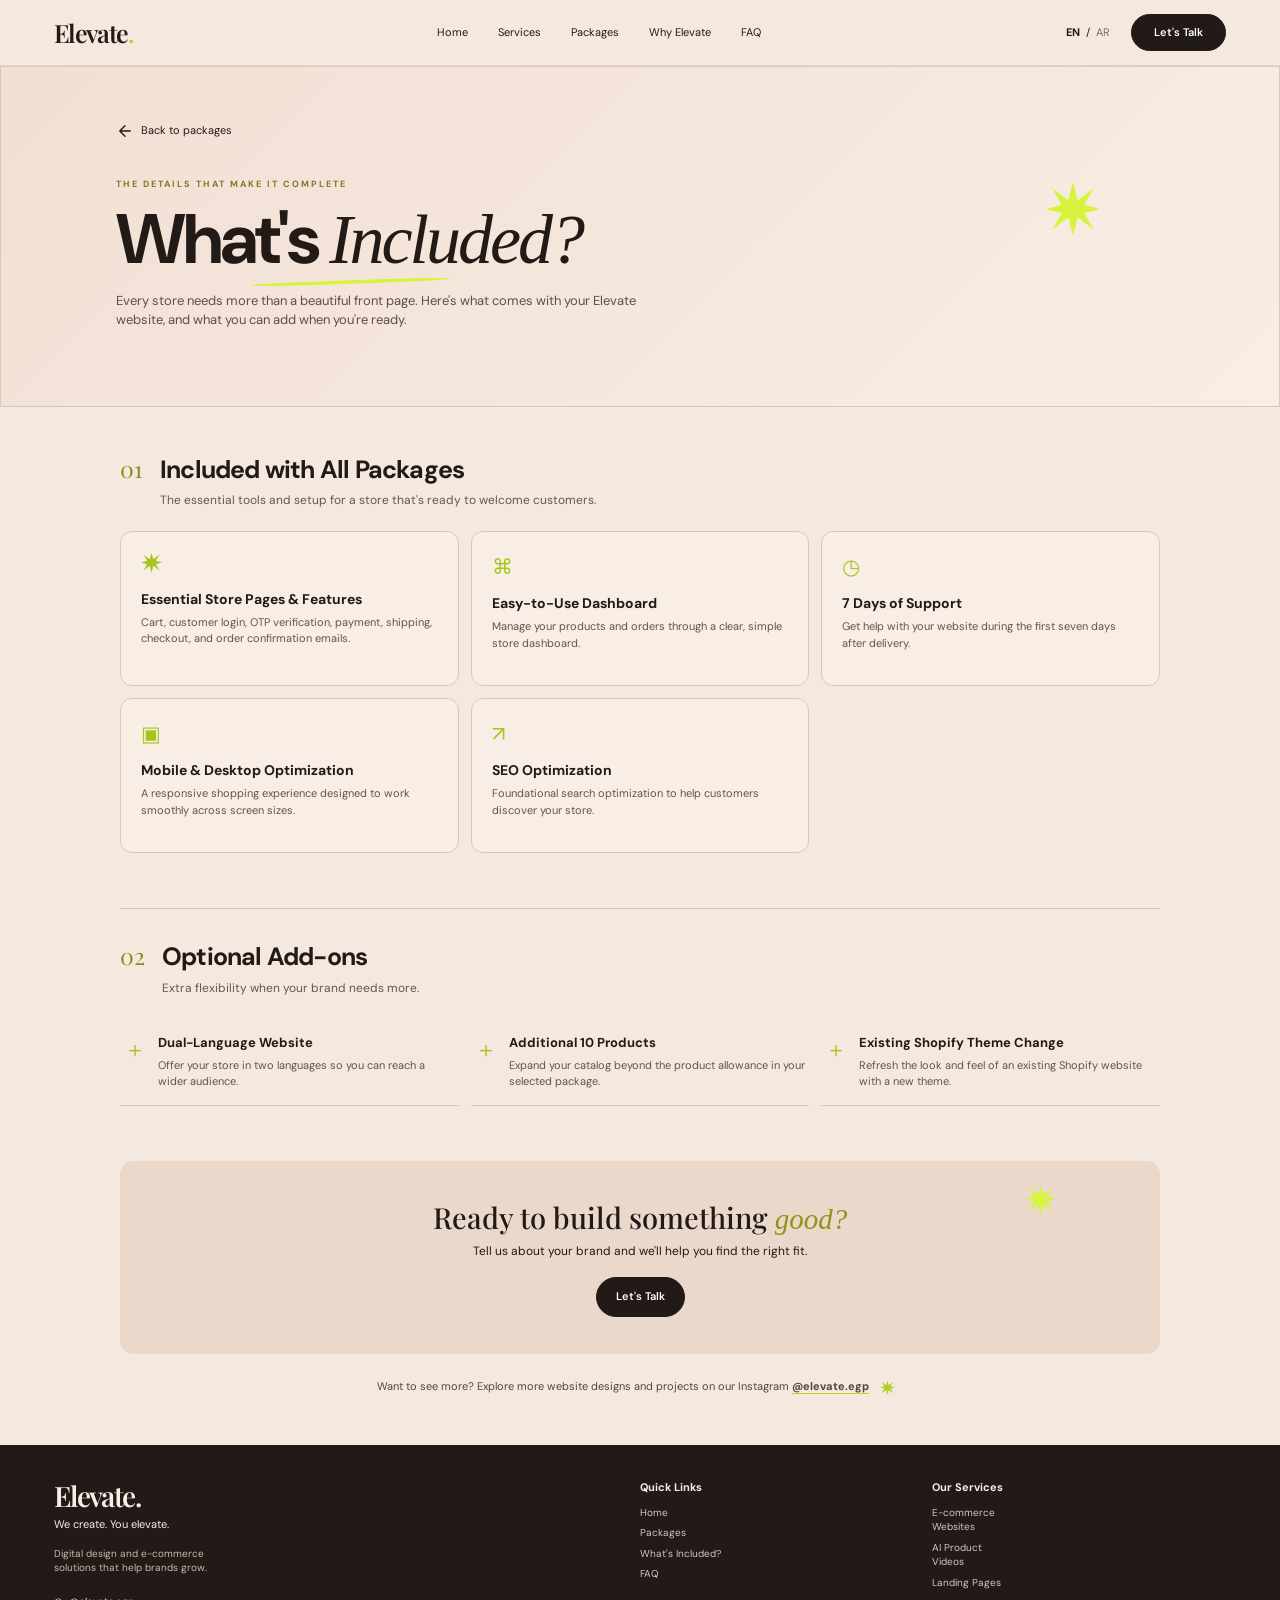
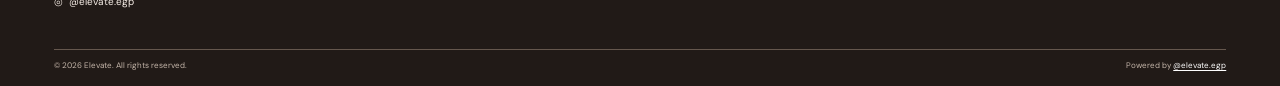
==== commit 5db04027: "Refactor SVG icon styles in included.html Updated SVG icon styles for consistency and improved layou" ====
--- a/included.html
+++ b/included.html
@@ -1,4 +1,3 @@
-
 <!doctype html>
 <html lang="en" dir="ltr">
 <head>
@@ -15,41 +14,47 @@
   <link rel="stylesheet" href="styles.css">
 
   <style>
-    /* SVG ICONS - MOBILE & DESKTOP */
-
-    .item-icon {
+    /* Consistent SVG icons on desktop and mobile */
+    .icon-svg {
+      display: inline-block;
+      width: 1em;
+      height: 1em;
+      flex-shrink: 0;
+      vertical-align: middle;
+      overflow: visible;
+    }
+
+    .item-icon .icon-svg {
+      width: 1em;
+      height: 1em;
+    }
+
+    .doodle-star .icon-svg {
+      width: 1em;
+      height: 1em;
+    }
+
+    .tiny-spark .icon-svg {
+      width: 15px;
+      height: 15px;
+    }
+
+    .back-link .icon-svg,
+    .included-cta .button .icon-svg {
+      width: 18px;
+      height: 18px;
+    }
+
+    .back-link {
       display: inline-flex;
       align-items: center;
-      justify-content: center;
-    }
-
-    .item-icon svg {
-      display: block;
-      width: 100%;
-      height: 100%;
-    }
-
-    .doodle-star svg {
-      display: block;
-      width: 100%;
-      height: 100%;
-      overflow: visible;
-    }
-
-    .button-arrow {
+      gap: 7px;
+    }
+
+    .included-cta .button {
       display: inline-flex;
       align-items: center;
-      justify-content: center;
-      width: 18px;
-      height: 18px;
-      vertical-align: middle;
-      flex-shrink: 0;
-    }
-
-    .button-arrow svg {
-      display: block;
-      width: 100%;
-      height: 100%;
+      gap: 9px;
     }
   </style>
 </head>
@@ -76,7 +81,8 @@
 
       <a class="button button-dark header-cta contact-link"
          href="https://www.instagram.com/elevate.egp/"
-         target="_blank" rel="noopener"
+         target="_blank"
+         rel="noopener"
          data-i18n="letsTalk">Let's Talk</a>
 
       <button class="menu-toggle" aria-label="Open menu" aria-expanded="false">
@@ -91,7 +97,13 @@
     <section class="included-hero panel">
 
       <a class="back-link" href="index.html#packages">
-        ← <span data-i18n="backPackages">Back to packages</span>
+        <svg class="icon-svg" viewBox="0 0 24 24" fill="none"
+             xmlns="http://www.w3.org/2000/svg" aria-hidden="true">
+          <path d="M19 12H5M12 19L5 12L12 5"
+                stroke="currentColor" stroke-width="1.8"
+                stroke-linecap="round" stroke-linejoin="round"/>
+        </svg>
+        <span data-i18n="backPackages">Back to packages</span>
       </a>
 
       <p class="eyebrow" data-i18n="includedEyebrow">
@@ -108,12 +120,9 @@
       </p>
 
       <span class="doodle-star included-star" aria-hidden="true">
-        <svg viewBox="0 0 24 24">
-          <path d="M12 2L14.5 9.5L22 12L14.5 14.5L12 22L9.5 14.5L2 12L9.5 9.5Z"
-            fill="none"
-            stroke="currentColor"
-            stroke-width="1.5"
-            stroke-linejoin="round"/>
+        <svg class="icon-svg" viewBox="0 0 24 24" fill="currentColor"
+             xmlns="http://www.w3.org/2000/svg">
+          <path d="M12 0L14.1 8.2L21.2 2.8L17 10.1L24 12L17 13.9L21.2 21.2L14.1 15.8L12 24L9.9 15.8L2.8 21.2L7 13.9L0 12L7 10.1L2.8 2.8L9.9 8.2L12 0Z"/>
         </svg>
       </span>
 
@@ -125,7 +134,6 @@
 
         <div class="included-block-heading">
           <span class="number">01</span>
-
           <div>
             <h2 data-i18n="allPackages">Included with All Packages</h2>
             <p data-i18n="allPackagesDesc">
@@ -137,13 +145,10 @@
         <div class="included-grid">
 
           <article class="included-item">
-            <span class="item-icon" aria-hidden="true">
-              <svg viewBox="0 0 24 24">
-                <path d="M12 2.5L14.2 9.8L21.5 12L14.2 14.2L12 21.5L9.8 14.2L2.5 12L9.8 9.8Z"
-                  fill="none"
-                  stroke="currentColor"
-                  stroke-width="1.6"
-                  stroke-linejoin="round"/>
+            <span class="item-icon">
+              <svg class="icon-svg" viewBox="0 0 24 24" fill="currentColor"
+                   xmlns="http://www.w3.org/2000/svg" aria-hidden="true">
+                <path d="M12 1L14.1 8.2L21.2 2.8L17 10.1L24 12L17 13.9L21.2 21.2L14.1 15.8L12 24L9.9 15.8L2.8 21.2L7 13.9L0 12L7 10.1L2.8 2.8L9.9 8.2L12 1Z"/>
               </svg>
             </span>
             <h3 data-i18n="storeEssentials">Essential Store Pages &amp; Features</h3>
@@ -191,7 +196,6 @@
 
         <div class="included-block-heading">
           <span class="number">02</span>
-
           <div>
             <h2 data-i18n="optionalAddons">Optional Add-ons</h2>
             <p data-i18n="optionalAddonsDesc">
@@ -238,12 +242,9 @@
       <div class="included-cta">
 
         <span class="doodle-star cta-spark" aria-hidden="true">
-          <svg viewBox="0 0 24 24">
-            <path d="M12 2L14.5 9.5L22 12L14.5 14.5L12 22L9.5 14.5L2 12L9.5 9.5Z"
-              fill="none"
-              stroke="currentColor"
-              stroke-width="1.5"
-              stroke-linejoin="round"/>
+          <svg class="icon-svg" viewBox="0 0 24 24" fill="currentColor"
+               xmlns="http://www.w3.org/2000/svg">
+            <path d="M12 1L14.1 8.2L21.2 2.8L17 10.1L24 12L17 13.9L21.2 21.2L14.1 15.8L12 24L9.9 15.8L2.8 21.2L7 13.9L0 12L7 10.1L2.8 2.8L9.9 8.2L12 1Z"/>
           </svg>
         </span>
 
@@ -258,20 +259,13 @@
            target="_blank"
            rel="noopener"
            data-i18n="letsTalk">
-
           Let's Talk
-
-          <span class="button-arrow" aria-hidden="true">
-            <svg viewBox="0 0 24 24">
-              <path d="M4 12H20M13 5L20 12L13 19"
-                fill="none"
-                stroke="currentColor"
-                stroke-width="1.8"
-                stroke-linecap="round"
-                stroke-linejoin="round"/>
-            </svg>
-          </span>
-
+          <svg class="icon-svg" viewBox="0 0 24 24" fill="none"
+               xmlns="http://www.w3.org/2000/svg" aria-hidden="true">
+            <path d="M5 12H19M12 5L19 12L12 19"
+                  stroke="currentColor" stroke-width="1.8"
+                  stroke-linecap="round" stroke-linejoin="round"/>
+          </svg>
         </a>
 
       </div>
@@ -285,11 +279,15 @@
            target="_blank"
            rel="noopener">@elevate.egp</a>
 
-        <span class="tiny-spark">✳</span>
+        <span class="tiny-spark" aria-hidden="true">
+          <svg class="icon-svg" viewBox="0 0 24 24" fill="currentColor"
+               xmlns="http://www.w3.org/2000/svg">
+            <path d="M12 1L14.1 8.2L21.2 2.8L17 10.1L24 12L17 13.9L21.2 21.2L14.1 15.8L12 24L9.9 15.8L2.8 21.2L7 13.9L0 12L7 10.1L2.8 2.8L9.9 8.2L12 1Z"/>
+          </svg>
+        </span>
       </p>
 
     </section>
-
   </main>
 
   <footer class="site-footer compact-footer">
